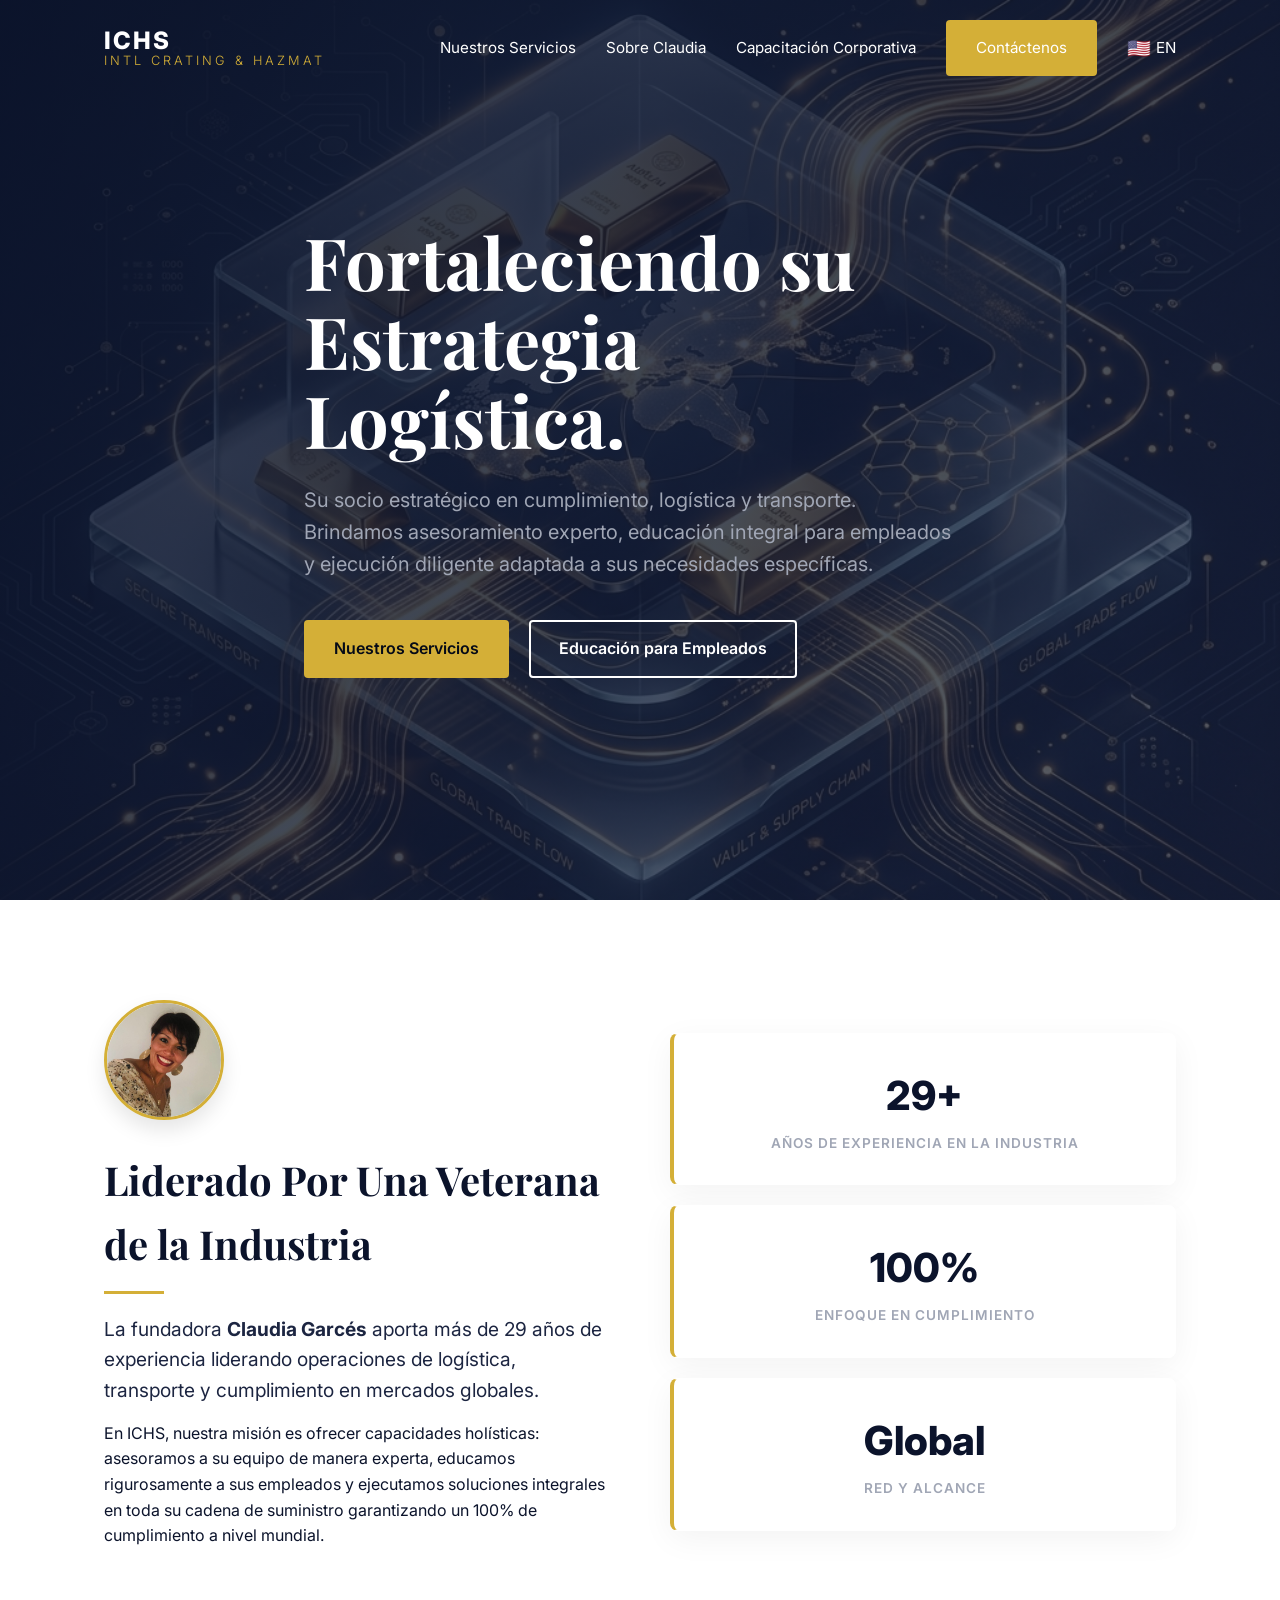
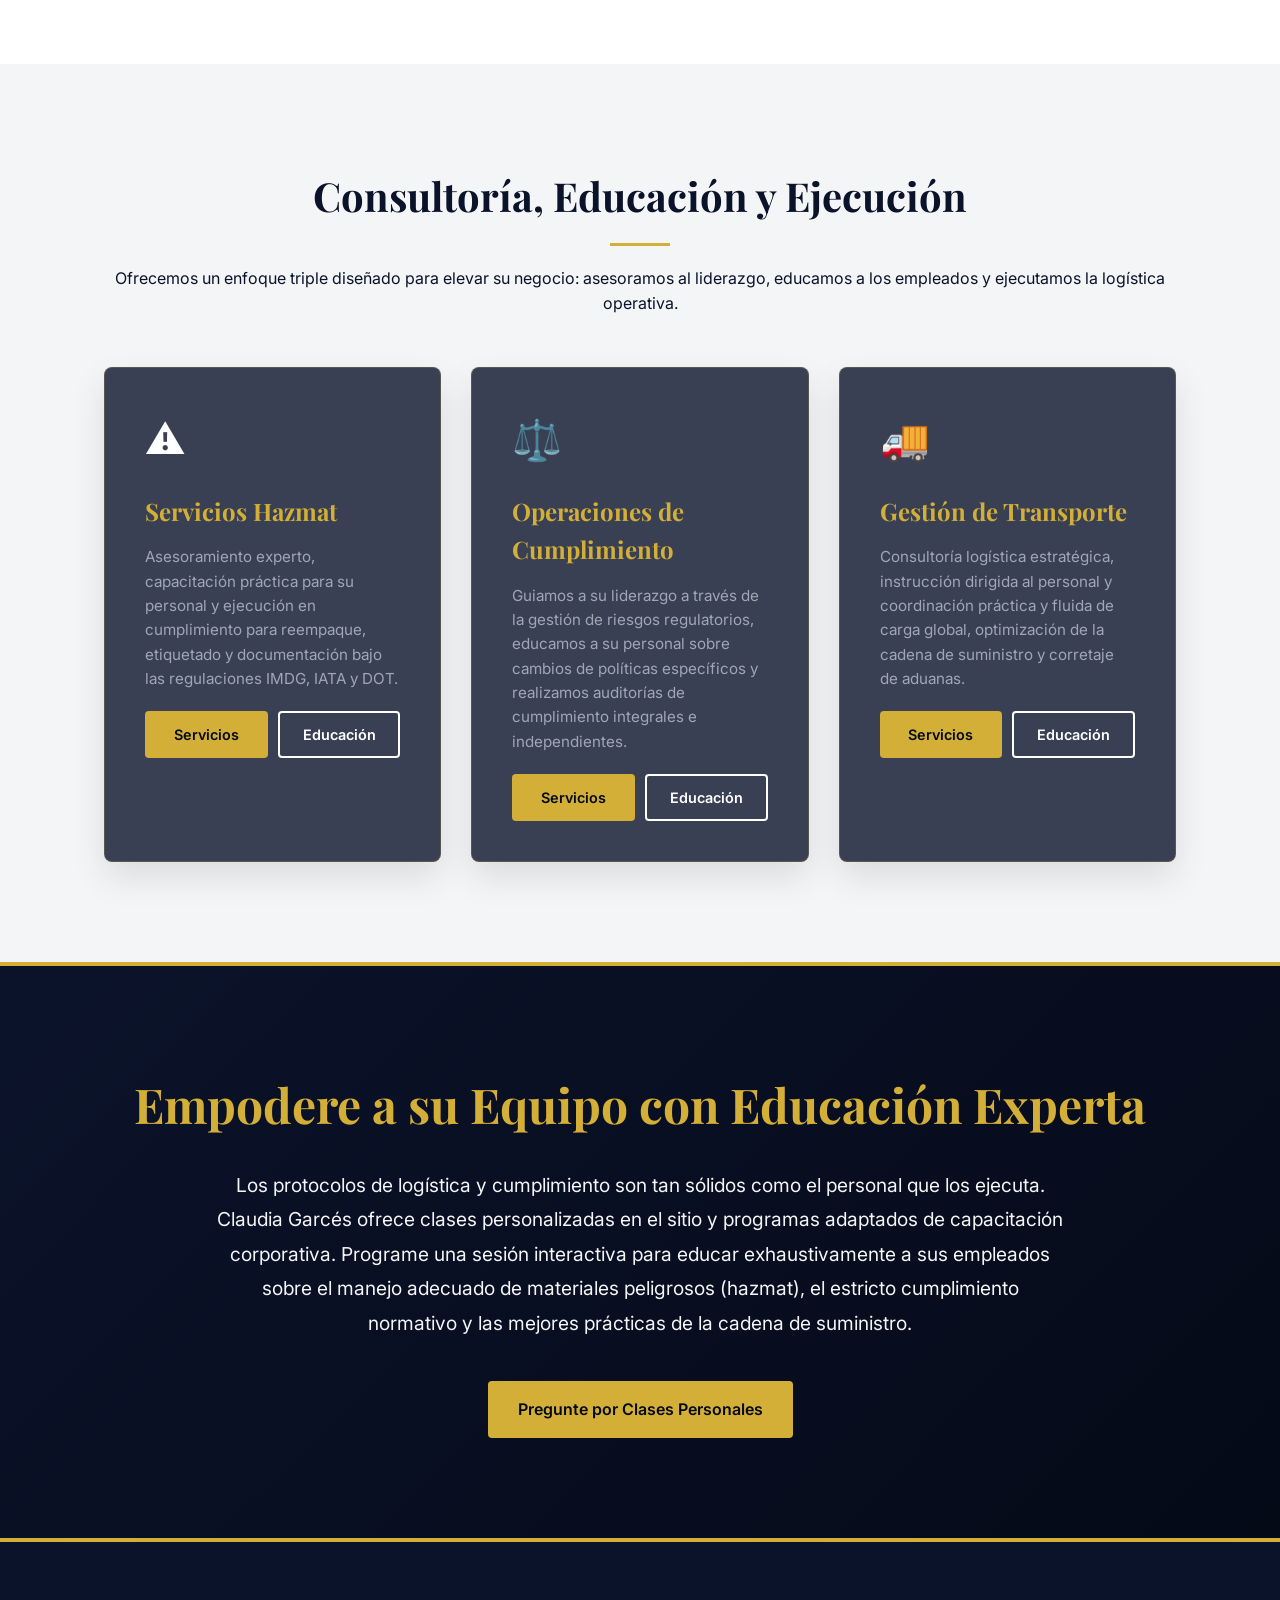
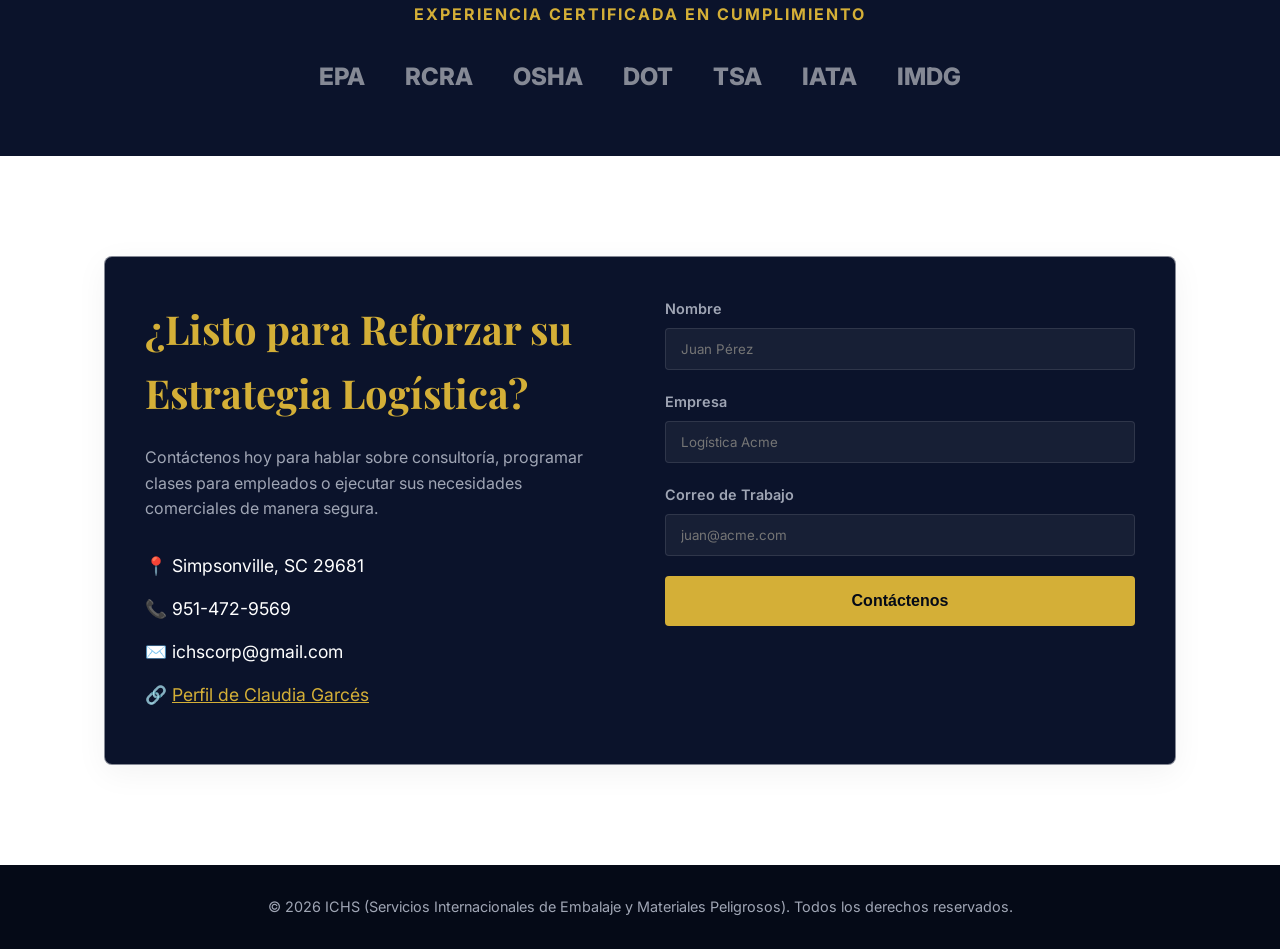
==== index_es.html @ 9fd113d6 "Add files via upload" ====
<!DOCTYPE html>
<html lang="es">
<head>
    <meta charset="UTF-8">
    <meta name="viewport" content="width=device-width, initial-scale=1.0">
    <title>ICHS | Servicios Internacionales de Embalaje y Materiales Peligrosos</title>
    <meta name="description" content="Su Socio Estratégico en Cumplimiento, Logística y Transporte. Liderado por Claudia Garcés.">
    <!-- Google Fonts -->
    <link rel="preconnect" href="https://fonts.googleapis.com">
    <link rel="preconnect" href="https://fonts.gstatic.com" crossorigin>
    <link href="https://fonts.googleapis.com/css2?family=Inter:wght@300;400;600;800&family=Playfair+Display:ital,wght@0,600;1,600&display=swap" rel="stylesheet">
    <link rel="stylesheet" href="css/style.css">
</head>
<body>

    <!-- Navigation -->
    <nav class="navbar" id="navbar">
        <div class="container nav-container">
            <a href="#" class="logo">
                <span class="logo-bold">ICHS</span>
                <span class="logo-light">INTL CRATING & HAZMAT</span>
            </a>
            <ul class="nav-links">
                <li><a href="#services">Nuestros Servicios</a></li>
                <li><a href="#about">Sobre Claudia</a></li>
                <li><a href="#education">Capacitación Corporativa</a></li>
                <li><a href="#contact" class="btn btn-primary">Contáctenos</a></li>
                <li class="lang-toggle">
                    <a href="index.html" title="English" style="display: flex; align-items: center; gap: 5px;">
                        <span style="font-size: 1.2rem;">🇺🇸</span> EN
                    </a>
                </li>
            </ul>
        </div>
    </nav>

    <!-- Hero Section -->
    <header class="hero" id="home">
        <div class="hero-overlay"></div>
        <div class="container hero-content animate-on-scroll fade-up">
            <h1>Fortaleciendo su Estrategia Logística.</h1>
            <p class="hero-subtitle">Su socio estratégico en cumplimiento, logística y transporte. Brindamos asesoramiento experto, educación integral para empleados y ejecución diligente adaptada a sus necesidades específicas.</p>
            <div class="hero-actions">
                <a href="#services" class="btn btn-primary">Nuestros Servicios</a>
                <a href="#education" class="btn btn-secondary">Educación para Empleados</a>
            </div>
        </div>
    </header>

    <!-- About / Authority Section -->
    <section class="section about" id="about">
        <div class="container">
            <div class="about-grid">
                <div class="about-text animate-on-scroll fade-right">
                    <img src="assets/profile.jpg" alt="Claudia Garcés" style="width: 120px; height: 120px; object-fit: cover; border-radius: 50%; border: 3px solid var(--color-gold); margin-bottom: 20px; box-shadow: 0 10px 20px rgba(0,0,0,0.1);">
                    <h2 class="section-title">Liderado Por Una Veterana de la Industria</h2>
                    <p class="lead-text">La fundadora <strong>Claudia Garcés</strong> aporta más de 29 años de experiencia liderando operaciones de logística, transporte y cumplimiento en mercados globales.</p>
                    <p>En ICHS, nuestra misión es ofrecer capacidades holísticas: asesoramos a su equipo de manera experta, educamos rigurosamente a sus empleados y ejecutamos soluciones integrales en toda su cadena de suministro garantizando un 100% de cumplimiento a nivel mundial.</p>
                </div>
                <div class="about-stats animate-on-scroll fade-left">
                    <div class="stat-card glass-card">
                        <h3>29+</h3>
                        <p>Años de Experiencia en la Industria</p>
                    </div>
                    <div class="stat-card glass-card">
                        <h3>100%</h3>
                        <p>Enfoque en Cumplimiento</p>
                    </div>
                    <div class="stat-card glass-card">
                        <h3>Global</h3>
                        <p>Red y Alcance</p>
                    </div>
                </div>
            </div>
        </div>
    </section>

    <!-- Services Section -->
    <section class="section services bg-light" id="services">
        <div class="container">
            <div class="section-header center animate-on-scroll fade-up">
                <h2 class="section-title">Consultoría, Educación y Ejecución</h2>
                <p>Ofrecemos un enfoque triple diseñado para elevar su negocio: asesoramos al liderazgo, educamos a los empleados y ejecutamos la logística operativa.</p>
            </div>
            
            <div class="services-grid">
                <!-- Service 1 -->
                <div class="service-card glass-card dark animate-on-scroll fade-up" style="transition-delay: 100ms;">
                    <div class="service-icon">⚠️</div>
                    <h3>Servicios Hazmat</h3>
                    <p>Asesoramiento experto, capacitación práctica para su personal y ejecución en cumplimiento para reempaque, etiquetado y documentación bajo las regulaciones IMDG, IATA y DOT.</p>
                    <div style="margin-top: 20px; display: flex; gap: 10px;">
                        <a href="#contact" class="btn btn-primary" style="flex: 1; padding: 10px; font-size: 0.9rem; text-align: center;">Servicios</a>
                        <a href="#education" class="btn btn-secondary" style="flex: 1; padding: 10px; font-size: 0.9rem; text-align: center;">Educación</a>
                    </div>
                </div>
                <!-- Service 2 -->
                <div class="service-card glass-card dark animate-on-scroll fade-up" style="transition-delay: 200ms;">
                    <div class="service-icon">⚖️</div>
                    <h3>Operaciones de Cumplimiento</h3>
                    <p>Guiamos a su liderazgo a través de la gestión de riesgos regulatorios, educamos a su personal sobre cambios de políticas específicos y realizamos auditorías de cumplimiento integrales e independientes.</p>
                    <div style="margin-top: 20px; display: flex; gap: 10px;">
                        <a href="#contact" class="btn btn-primary" style="flex: 1; padding: 10px; font-size: 0.9rem; text-align: center;">Servicios</a>
                        <a href="#education" class="btn btn-secondary" style="flex: 1; padding: 10px; font-size: 0.9rem; text-align: center;">Educación</a>
                    </div>
                </div>
                <!-- Service 3 -->
                <div class="service-card glass-card dark animate-on-scroll fade-up" style="transition-delay: 300ms;">
                    <div class="service-icon">🚚</div>
                    <h3>Gestión de Transporte</h3>
                    <p>Consultoría logística estratégica, instrucción dirigida al personal y coordinación práctica y fluida de carga global, optimización de la cadena de suministro y corretaje de aduanas.</p>
                    <div style="margin-top: 20px; display: flex; gap: 10px;">
                        <a href="#contact" class="btn btn-primary" style="flex: 1; padding: 10px; font-size: 0.9rem; text-align: center;">Servicios</a>
                        <a href="#education" class="btn btn-secondary" style="flex: 1; padding: 10px; font-size: 0.9rem; text-align: center;">Educación</a>
                    </div>
                </div>
            </div>
        </div>
    </section>

    <!-- Corporate Training Banner -->
    <section class="section training-banner" id="education">
        <div class="container training-content animate-on-scroll fade-in">
            <h2>Empodere a su Equipo con Educación Experta</h2>
            <p>Los protocolos de logística y cumplimiento son tan sólidos como el personal que los ejecuta. Claudia Garcés ofrece clases personalizadas en el sitio y programas adaptados de capacitación corporativa. Programe una sesión interactiva para educar exhaustivamente a sus empleados sobre el manejo adecuado de materiales peligrosos (hazmat), el estricto cumplimiento normativo y las mejores prácticas de la cadena de suministro.</p>
            <a href="#contact" class="btn btn-primary">Pregunte por Clases Personales</a>
        </div>
    </section>

    <!-- Certifications Banner -->
    <section class="certifications section" id="compliance">
        <div class="container animate-on-scroll fade-in">
            <h4 class="cert-title">Experiencia Certificada en Cumplimiento</h4>
            <div class="cert-logos">
                <a href="https://www.epa.gov/" target="_blank" rel="noopener noreferrer">EPA</a>
                <a href="https://www.epa.gov/rcra" target="_blank" rel="noopener noreferrer">RCRA</a>
                <a href="https://www.osha.gov/" target="_blank" rel="noopener noreferrer">OSHA</a>
                <a href="https://www.transportation.gov/" target="_blank" rel="noopener noreferrer">DOT</a>
                <a href="https://www.tsa.gov/" target="_blank" rel="noopener noreferrer">TSA</a>
                <a href="https://www.iata.org/" target="_blank" rel="noopener noreferrer">IATA</a>
                <a href="https://www.imo.org/" target="_blank" rel="noopener noreferrer">IMDG</a>
            </div>
        </div>
    </section>

    <!-- Contact Form Section -->
    <section class="section contact" id="contact">
        <div class="container">
            <div class="contact-wrapper glass-card animate-on-scroll fade-up">
                <div class="contact-info">
                    <h2>¿Listo para Reforzar su Estrategia Logística?</h2>
                    <p>Contáctenos hoy para hablar sobre consultoría, programar clases para empleados o ejecutar sus necesidades comerciales de manera segura.</p>
                    <ul class="contact-details">
                        <li>📍 Simpsonville, SC 29681</li>
                        <li>📞 951-472-9569</li>
                        <li>✉️ ichscorp@gmail.com</li>
                        <li>🔗 <a href="https://www.linkedin.com/in/claudia-garces/" target="_blank" style="color:var(--color-gold);">Perfil de Claudia Garcés</a></li>
                    </ul>
                </div>
                <div class="contact-form">
                    <form onsubmit="event.preventDefault(); alert('Este es un prototipo. El envío del formulario se conectará a su sistema de correo más adelante.');">
                        <div class="form-group">
                            <label for="name">Nombre</label>
                            <input type="text" id="name" placeholder="Juan Pérez" required>
                        </div>
                        <div class="form-group">
                            <label for="company">Empresa</label>
                            <input type="text" id="company" placeholder="Logística Acme" required>
                        </div>
                        <div class="form-group">
                            <label for="email">Correo de Trabajo</label>
                            <input type="email" id="email" placeholder="juan@acme.com" required>
                        </div>
                        <button type="submit" class="btn btn-primary full-width">Contáctenos</button>
                    </form>
                </div>
            </div>
        </div>
    </section>

    <footer class="footer">
        <div class="container">
            <p>&copy; <span id="year"></span> ICHS (Servicios Internacionales de Embalaje y Materiales Peligrosos). Todos los derechos reservados.</p>
        </div>
    </footer>

    <script src="js/main.js"></script>
</body>
</html>
---- css/style.css ----
:root {
    /* Color Palette */
    --color-navy: #0B132B;
    --color-navy-light: #1C2541;
    --color-navy-dark: #050a17;
    --color-gold: #D4AF37;
    --color-gold-hover: #F2C94C;
    --color-white: #FFFFFF;
    --color-gray-light: #f4f5f7;
    --color-gray-text: #a0a6b5;
    
    /* Typography */
    --font-sans: 'Inter', sans-serif;
    --font-serif: 'Playfair Display', serif;
    
    /* Spacing & Layout */
    --container-width: 1200px;
    --transition: all 0.3s cubic-bezier(0.25, 0.8, 0.25, 1);
}

* {
    margin: 0;
    padding: 0;
    box-sizing: border-box;
}

html {
    scroll-behavior: smooth;
}

body {
    font-family: var(--font-sans);
    color: var(--color-navy);
    background-color: var(--color-white);
    line-height: 1.6;
    overflow-x: hidden;
}

/* Utilities */
.container {
    max-width: var(--container-width);
    margin: 0 auto;
    padding: 0 5%;
}

.section {
    padding: 100px 0;
}

.bg-light {
    background-color: var(--color-gray-light);
}

.center {
    text-align: center;
}

.section-title {
    font-family: var(--font-serif);
    font-size: 2.5rem;
    color: var(--color-navy);
    margin-bottom: 20px;
    position: relative;
}

.section-title::after {
    content: '';
    display: block;
    width: 60px;
    height: 3px;
    background-color: var(--color-gold);
    margin: 15px auto 0;
}

.about .section-title::after {
    margin: 15px 0 0;
}

/* Buttons */
.btn {
    display: inline-block;
    padding: 14px 28px;
    font-weight: 600;
    text-decoration: none;
    border-radius: 4px;
    transition: var(--transition);
    cursor: pointer;
    font-size: 1rem;
    border: 2px solid transparent;
}

.btn-primary {
    background-color: var(--color-gold);
    color: var(--color-navy-dark);
}

.btn-primary:hover {
    background-color: var(--color-gold-hover);
    transform: translateY(-2px);
    box-shadow: 0 10px 20px rgba(212, 175, 55, 0.3);
}

.btn-secondary {
    background-color: transparent;
    color: var(--color-white);
    border-color: var(--color-white);
}

.btn-secondary:hover {
    background-color: var(--color-white);
    color: var(--color-navy);
    transform: translateY(-2px);
}

.full-width {
    width: 100%;
}

/* Glassmorphism */
.glass-card {
    background: rgba(255, 255, 255, 0.7);
    backdrop-filter: blur(10px);
    -webkit-backdrop-filter: blur(10px);
    border: 1px solid rgba(255, 255, 255, 0.5);
    border-radius: 8px;
    padding: 40px;
    box-shadow: 0 8px 32px rgba(0, 0, 0, 0.05);
}

.glass-card.dark {
    background: rgba(11, 19, 43, 0.8);
    border: 1px solid rgba(212, 175, 55, 0.2);
    color: var(--color-white);
    box-shadow: 0 15px 35px rgba(0, 0, 0, 0.1);
}

.glass-card.dark:hover {
    transform: translateY(-5px);
    border-color: var(--color-gold);
    box-shadow: 0 15px 35px rgba(212, 175, 55, 0.15);
    transition: var(--transition);
}

/* Navigation */
.navbar {
    position: fixed;
    top: 0;
    left: 0;
    width: 100%;
    padding: 20px 0;
    z-index: 1000;
    transition: var(--transition);
}

.navbar.scrolled {
    background: rgba(11, 19, 43, 0.95);
    backdrop-filter: blur(15px);
    padding: 15px 0;
    box-shadow: 0 4px 20px rgba(0, 0, 0, 0.1);
}

.nav-container {
    display: flex;
    justify-content: space-between;
    align-items: center;
}

.logo {
    text-decoration: none;
    font-size: 1.5rem;
    display: flex;
    flex-direction: column;
    line-height: 1.1;
}

.logo-bold {
    font-weight: 800;
    color: var(--color-white);
    letter-spacing: 2px;
}

.logo-light {
    font-weight: 300;
    color: var(--color-gold);
    font-size: 0.8rem;
    letter-spacing: 3px;
}

.nav-links {
    display: flex;
    list-style: none;
    align-items: center;
    gap: 30px;
}

.nav-links a {
    color: var(--color-white);
    text-decoration: none;
    font-weight: 400;
    font-size: 0.95rem;
    transition: var(--transition);
}

.nav-links a:not(.btn):hover {
    color: var(--color-gold);
}

/* Hero Section */
.hero {
    height: 100vh;
    min-height: 700px;
    background-image: url('../assets/hero_bg.png');
    background-size: cover;
    background-position: center;
    background-attachment: fixed;
    position: relative;
    display: flex;
    align-items: center;
}

.hero-overlay {
    position: absolute;
    top: 0;
    left: 0;
    width: 100%;
    height: 100%;
    background: linear-gradient(135deg, rgba(11,19,43,0.9) 0%, rgba(28,37,65,0.7) 100%);
    z-index: 1;
}

.hero-content {
    position: relative;
    z-index: 2;
    max-width: 800px;
    color: var(--color-white);
}

.hero h1 {
    font-family: var(--font-serif);
    font-size: 4.5rem;
    line-height: 1.1;
    margin-bottom: 25px;
    color: var(--color-white);
}

.hero-subtitle {
    font-size: 1.25rem;
    margin-bottom: 40px;
    color: var(--color-gray-text);
    max-width: 650px;
}

.hero-actions {
    display: flex;
    gap: 20px;
}

/* About Section */
.about-grid {
    display: grid;
    grid-template-columns: 1fr 1fr;
    gap: 60px;
    align-items: center;
}

.lead-text {
    font-size: 1.2rem;
    margin-bottom: 20px;
    color: var(--color-navy-light);
}

.about-text p {
    margin-bottom: 15px;
}

.about-stats {
    display: grid;
    grid-template-columns: 1fr;
    gap: 20px;
}

.stat-card {
    text-align: center;
    padding: 30px;
    border-left: 4px solid var(--color-gold);
}

.stat-card h3 {
    font-size: 2.5rem;
    color: var(--color-navy);
    font-weight: 800;
    margin-bottom: 5px;
}

.stat-card p {
    font-weight: 600;
    color: var(--color-gray-text);
    text-transform: uppercase;
    letter-spacing: 1px;
    font-size: 0.85rem;
}

/* Services */
.services-grid {
    display: grid;
    grid-template-columns: repeat(3, 1fr);
    gap: 30px;
    margin-top: 50px;
}

.service-icon {
    font-size: 2.5rem;
    margin-bottom: 20px;
}

.service-card h3 {
    font-family: var(--font-serif);
    font-size: 1.5rem;
    margin-bottom: 15px;
    color: var(--color-gold);
}

.service-card p {
    color: var(--color-gray-text);
    font-size: 0.95rem;
}

/* Certifications */
.certifications {
    background-color: var(--color-navy);
    color: var(--color-white);
    padding: 60px 0;
    text-align: center;
}

.cert-title {
    font-size: 1rem;
    text-transform: uppercase;
    letter-spacing: 2px;
    color: var(--color-gold);
    margin-bottom: 30px;
}

.cert-logos {
    display: flex;
    justify-content: center;
    flex-wrap: wrap;
    gap: 40px;
}

.cert-logos a {
    font-weight: 800;
    font-size: 1.5rem;
    opacity: 0.5;
    transition: var(--transition);
    text-decoration: none;
    color: var(--color-white);
}

.cert-logos a:hover {
    opacity: 1;
    color: var(--color-gold);
}

/* Contact */
.contact-wrapper {
    display: grid;
    grid-template-columns: 1fr 1fr;
    gap: 50px;
    background: var(--color-navy);
    color: var(--color-white);
}

.contact-info h2 {
    font-family: var(--font-serif);
    font-size: 2.5rem;
    margin-bottom: 20px;
    color: var(--color-gold);
}

.contact-info p {
    margin-bottom: 30px;
    color: var(--color-gray-text);
}

.contact-details {
    list-style: none;
}

.contact-details li {
    margin-bottom: 15px;
    font-size: 1.1rem;
}

.form-group {
    margin-bottom: 20px;
}

.form-group label {
    display: block;
    margin-bottom: 8px;
    font-weight: 600;
    color: var(--color-gray-text);
    font-size: 0.9rem;
}

.form-group input {
    width: 100%;
    padding: 12px 15px;
    background: rgba(255,255,255,0.05);
    border: 1px solid rgba(255,255,255,0.1);
    border-radius: 4px;
    color: var(--color-white);
    font-family: var(--font-sans);
    transition: var(--transition);
}

.form-group input:focus {
    outline: none;
    border-color: var(--color-gold);
}

/* Footer */
.footer {
    background-color: var(--color-navy-dark);
    color: var(--color-gray-text);
    text-align: center;
    padding: 30px 0;
    font-size: 0.9rem;
}

/* Animations */
.animate-on-scroll {
    opacity: 0;
    transition: opacity 0.8s ease-out, transform 0.8s ease-out;
}

.fade-up {
    transform: translateY(40px);
}

.fade-right {
    transform: translateX(-40px);
}

.fade-left {
    transform: translateX(40px);
}

.fade-in {
    transform: scale(0.95);
}

.animate-on-scroll.is-visible {
    opacity: 1;
    transform: translate(0) scale(1);
}

/* Responsive */
@media (max-width: 900px) {
    .about-grid, .services-grid, .contact-wrapper {
        grid-template-columns: 1fr;
    }
    
    .hero h1 {
        font-size: 3rem;
    }
    
    .nav-links {
        display: none; /* Add hamburger menu in future phase */
    }
}

/* Training Banner Settings */
.training-banner {
    background: linear-gradient(135deg, var(--color-navy) 0%, var(--color-navy-dark) 100%);
    color: var(--color-white);
    text-align: center;
    padding: 100px 0;
    border-top: 4px solid var(--color-gold);
    border-bottom: 4px solid var(--color-gold);
}

.training-content h2 {
    font-family: var(--font-serif);
    font-size: 3rem;
    color: var(--color-gold);
    margin-bottom: 25px;
}

.training-content p {
    font-size: 1.2rem;
    max-width: 850px;
    margin: 0 auto 40px;
    color: var(--color-gray-light);
    line-height: 1.8;
}
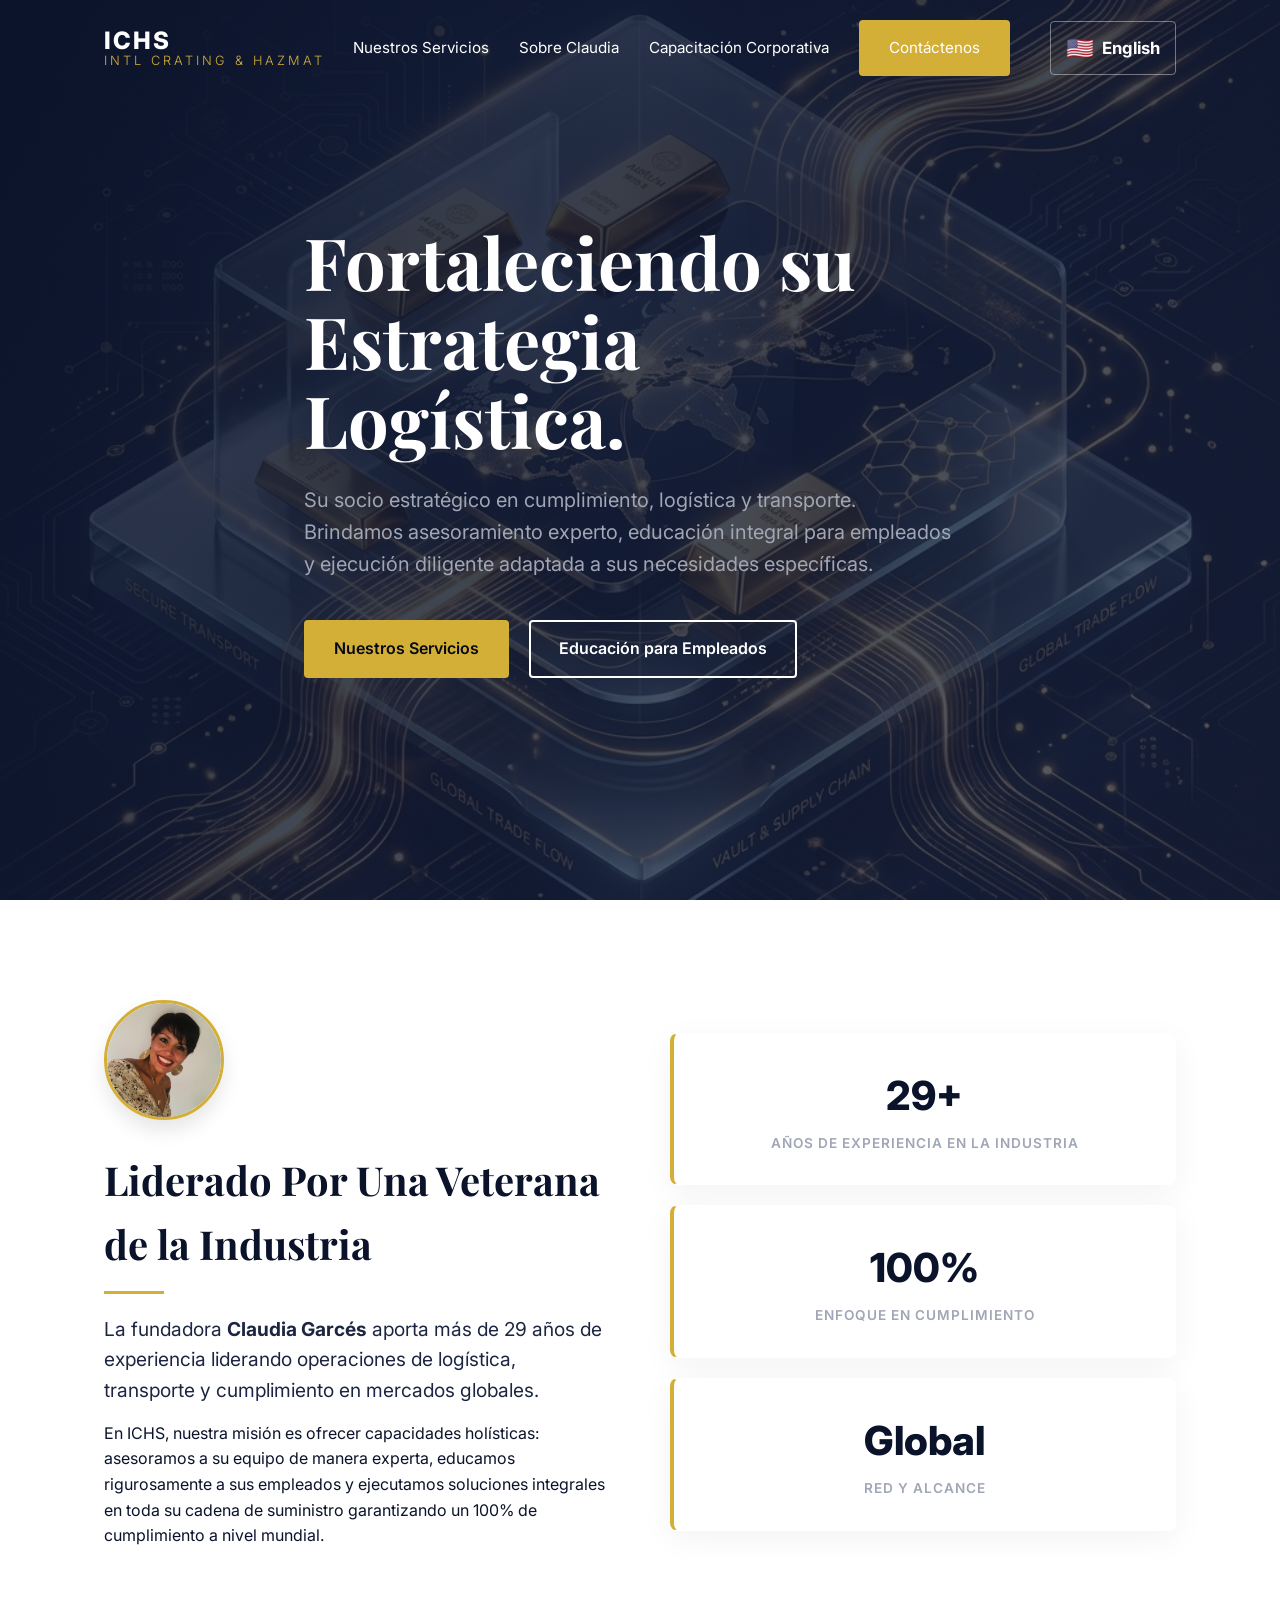
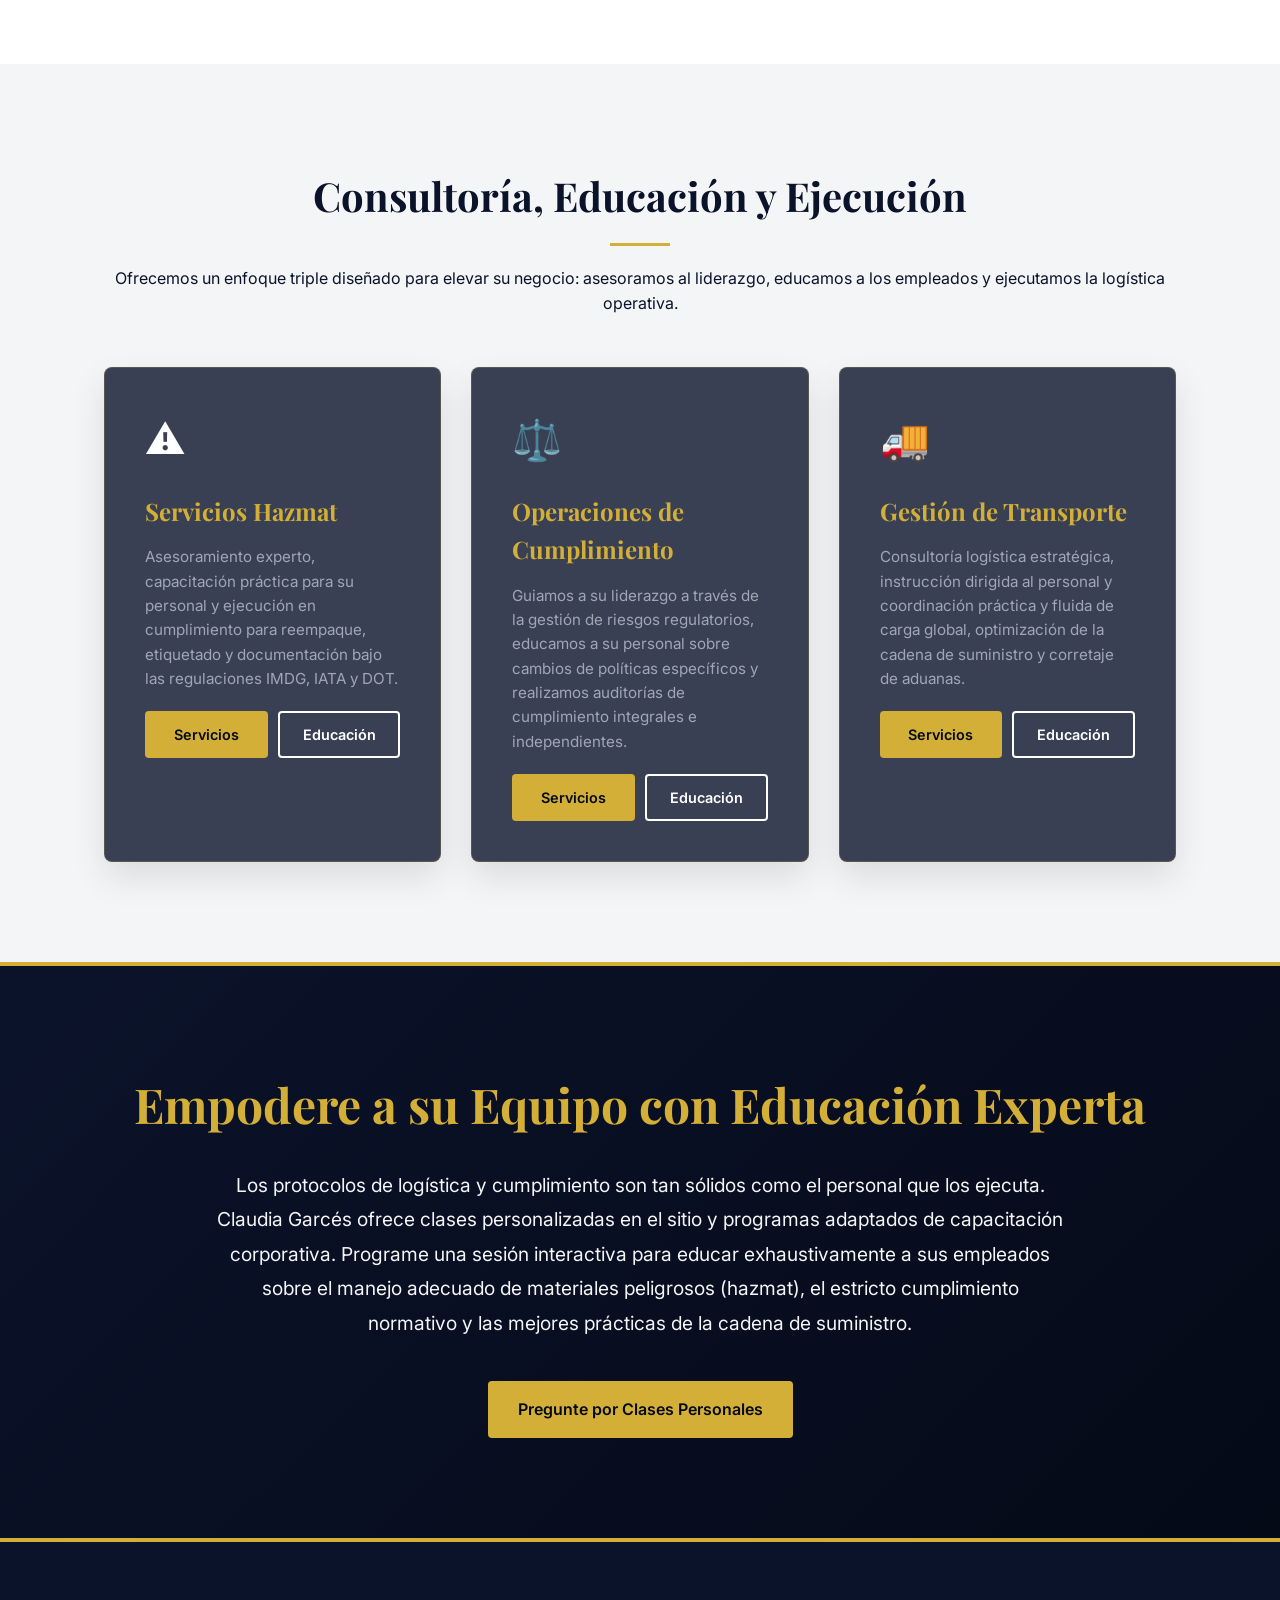
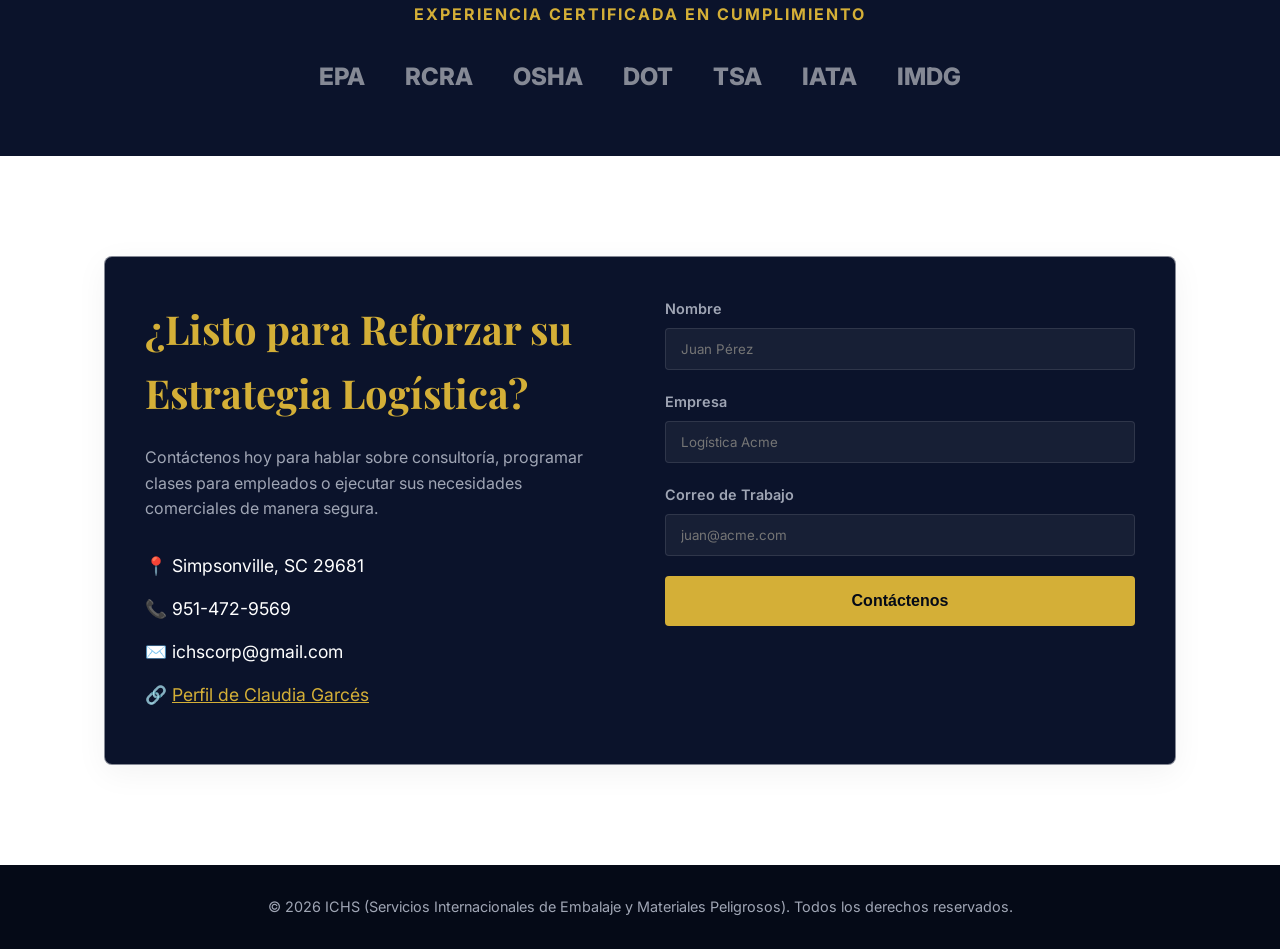
==== commit 7126cf1d: "Add files via upload" ====
--- a/index_es.html
+++ b/index_es.html
@@ -25,9 +25,9 @@
                 <li><a href="#about">Sobre Claudia</a></li>
                 <li><a href="#education">Capacitación Corporativa</a></li>
                 <li><a href="#contact" class="btn btn-primary">Contáctenos</a></li>
-                <li class="lang-toggle">
-                    <a href="index.html" title="English" style="display: flex; align-items: center; gap: 5px;">
-                        <span style="font-size: 1.2rem;">🇺🇸</span> EN
+                <li class="lang-toggle" style="margin-left: 10px;">
+                    <a href="index.html" title="View in English" style="display: flex; align-items: center; gap: 8px; padding: 8px 15px; border: 1px solid rgba(255,255,255,0.4); border-radius: 4px; font-weight: bold; font-size: 1.05rem;">
+                        <span style="font-size: 1.4rem;">🇺🇸</span> English
                     </a>
                 </li>
             </ul>
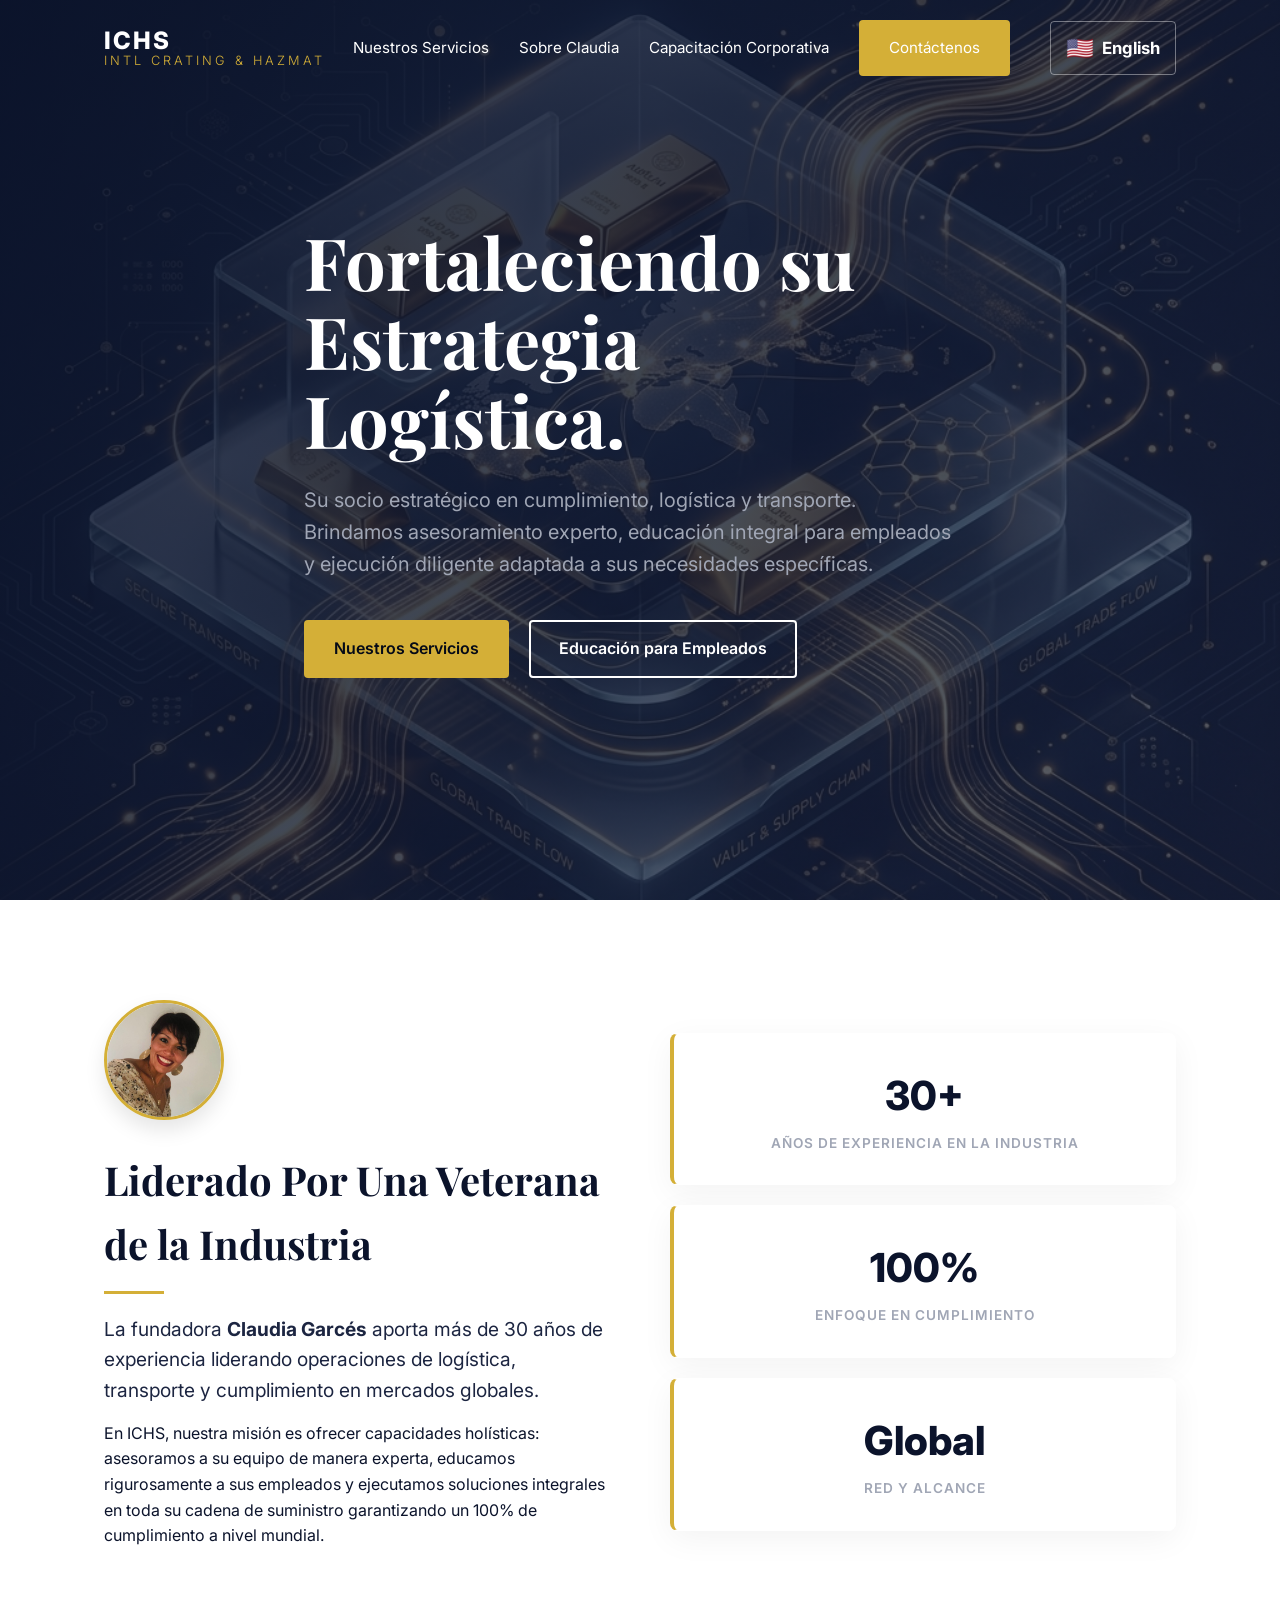
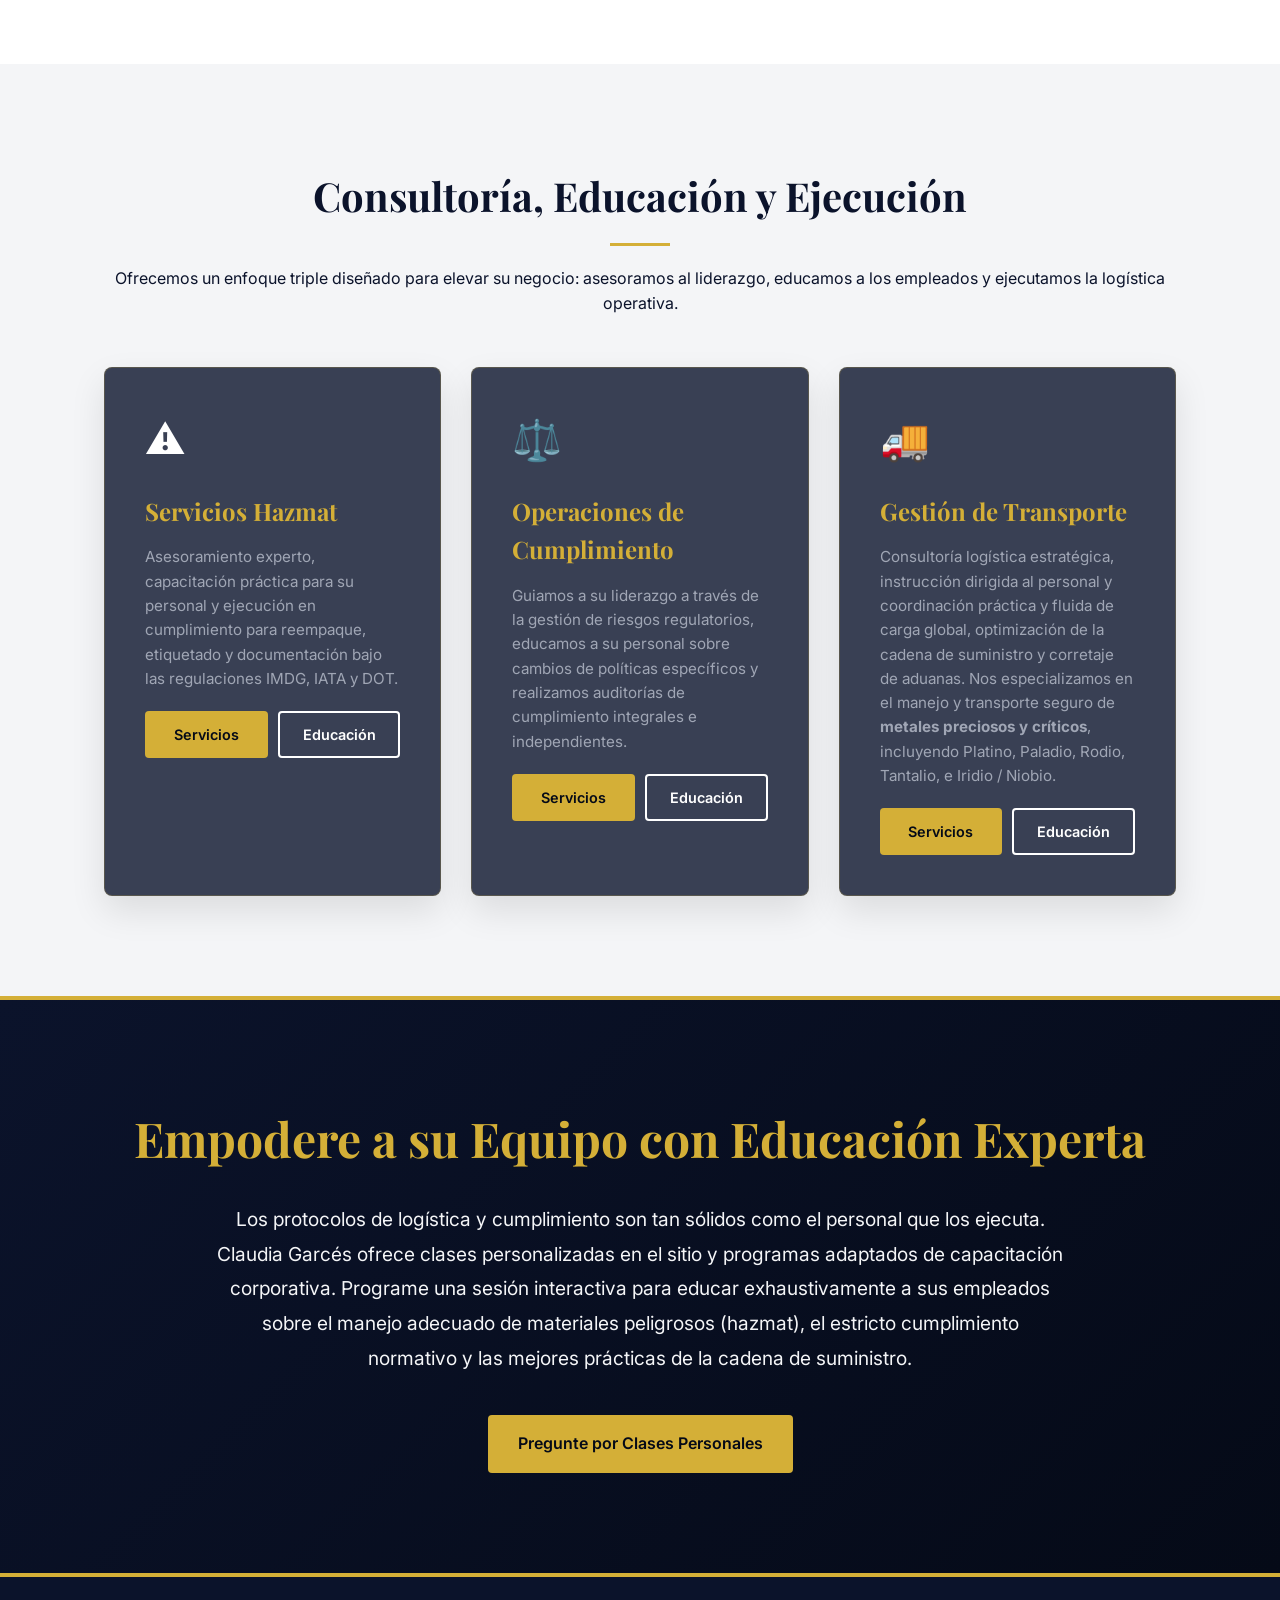
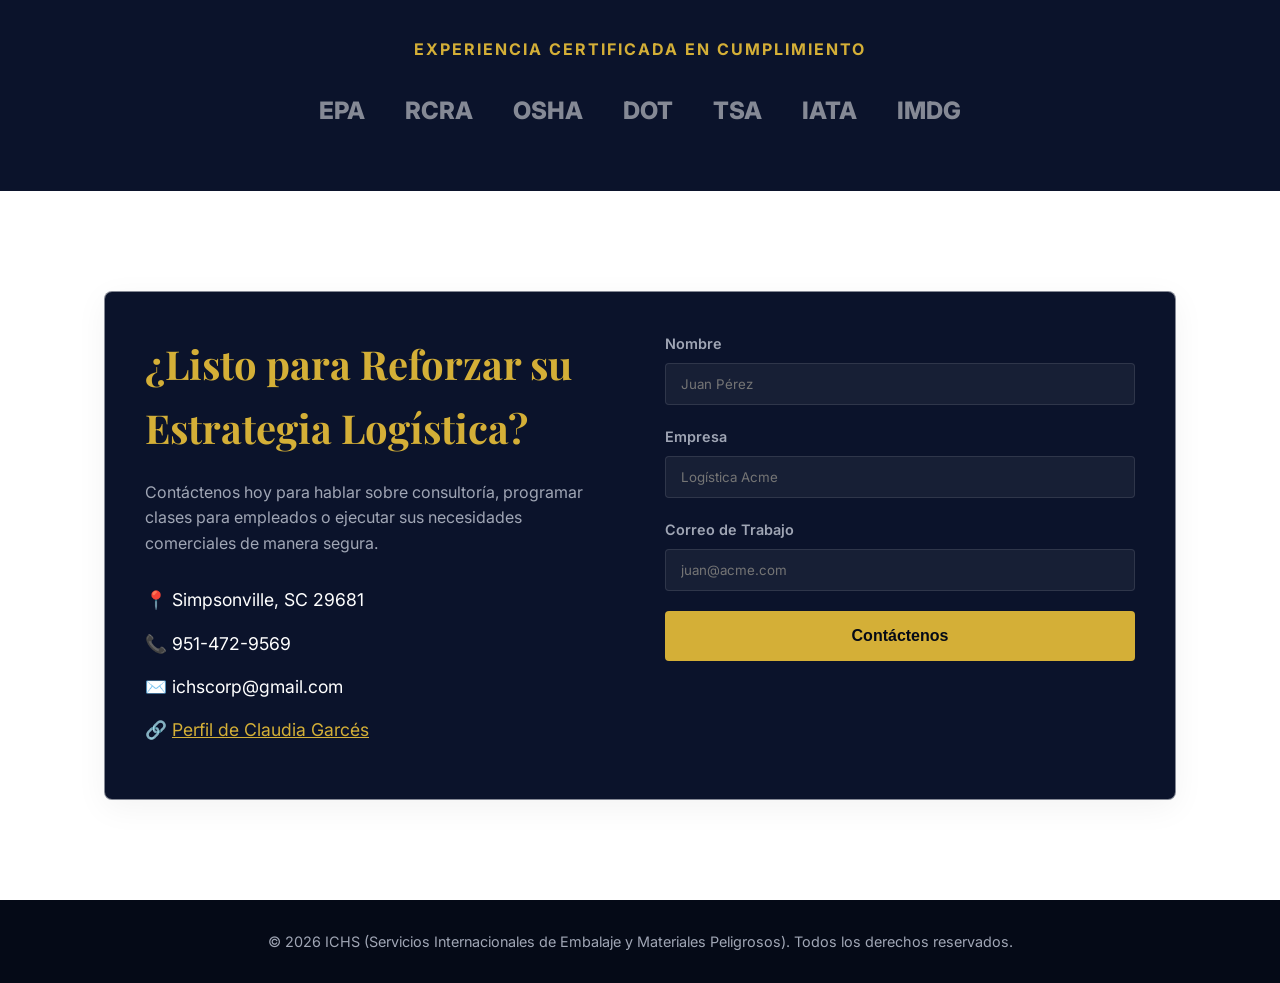
==== commit 1423e110: "Add files via upload" ====
--- a/index_es.html
+++ b/index_es.html
@@ -54,12 +54,12 @@
                 <div class="about-text animate-on-scroll fade-right">
                     <img src="assets/profile.jpg" alt="Claudia Garcés" style="width: 120px; height: 120px; object-fit: cover; border-radius: 50%; border: 3px solid var(--color-gold); margin-bottom: 20px; box-shadow: 0 10px 20px rgba(0,0,0,0.1);">
                     <h2 class="section-title">Liderado Por Una Veterana de la Industria</h2>
-                    <p class="lead-text">La fundadora <strong>Claudia Garcés</strong> aporta más de 29 años de experiencia liderando operaciones de logística, transporte y cumplimiento en mercados globales.</p>
+                    <p class="lead-text">La fundadora <strong>Claudia Garcés</strong> aporta más de 30 años de experiencia liderando operaciones de logística, transporte y cumplimiento en mercados globales.</p>
                     <p>En ICHS, nuestra misión es ofrecer capacidades holísticas: asesoramos a su equipo de manera experta, educamos rigurosamente a sus empleados y ejecutamos soluciones integrales en toda su cadena de suministro garantizando un 100% de cumplimiento a nivel mundial.</p>
                 </div>
                 <div class="about-stats animate-on-scroll fade-left">
                     <div class="stat-card glass-card">
-                        <h3>29+</h3>
+                        <h3>30+</h3>
                         <p>Años de Experiencia en la Industria</p>
                     </div>
                     <div class="stat-card glass-card">
@@ -108,7 +108,7 @@
                 <div class="service-card glass-card dark animate-on-scroll fade-up" style="transition-delay: 300ms;">
                     <div class="service-icon">🚚</div>
                     <h3>Gestión de Transporte</h3>
-                    <p>Consultoría logística estratégica, instrucción dirigida al personal y coordinación práctica y fluida de carga global, optimización de la cadena de suministro y corretaje de aduanas.</p>
+                    <p>Consultoría logística estratégica, instrucción dirigida al personal y coordinación práctica y fluida de carga global, optimización de la cadena de suministro y corretaje de aduanas. Nos especializamos en el manejo y transporte seguro de <strong>metales preciosos y críticos</strong>, incluyendo Platino, Paladio, Rodio, Tantalio, e Iridio / Niobio.</p>
                     <div style="margin-top: 20px; display: flex; gap: 10px;">
                         <a href="#contact" class="btn btn-primary" style="flex: 1; padding: 10px; font-size: 0.9rem; text-align: center;">Servicios</a>
                         <a href="#education" class="btn btn-secondary" style="flex: 1; padding: 10px; font-size: 0.9rem; text-align: center;">Educación</a>
--- a/css/style.css
+++ b/css/style.css
@@ -466,7 +466,7 @@
         font-size: 3rem;
     }
     
-    .nav-links {
+    .nav-links li:not(.lang-toggle) {
         display: none; /* Add hamburger menu in future phase */
     }
 }
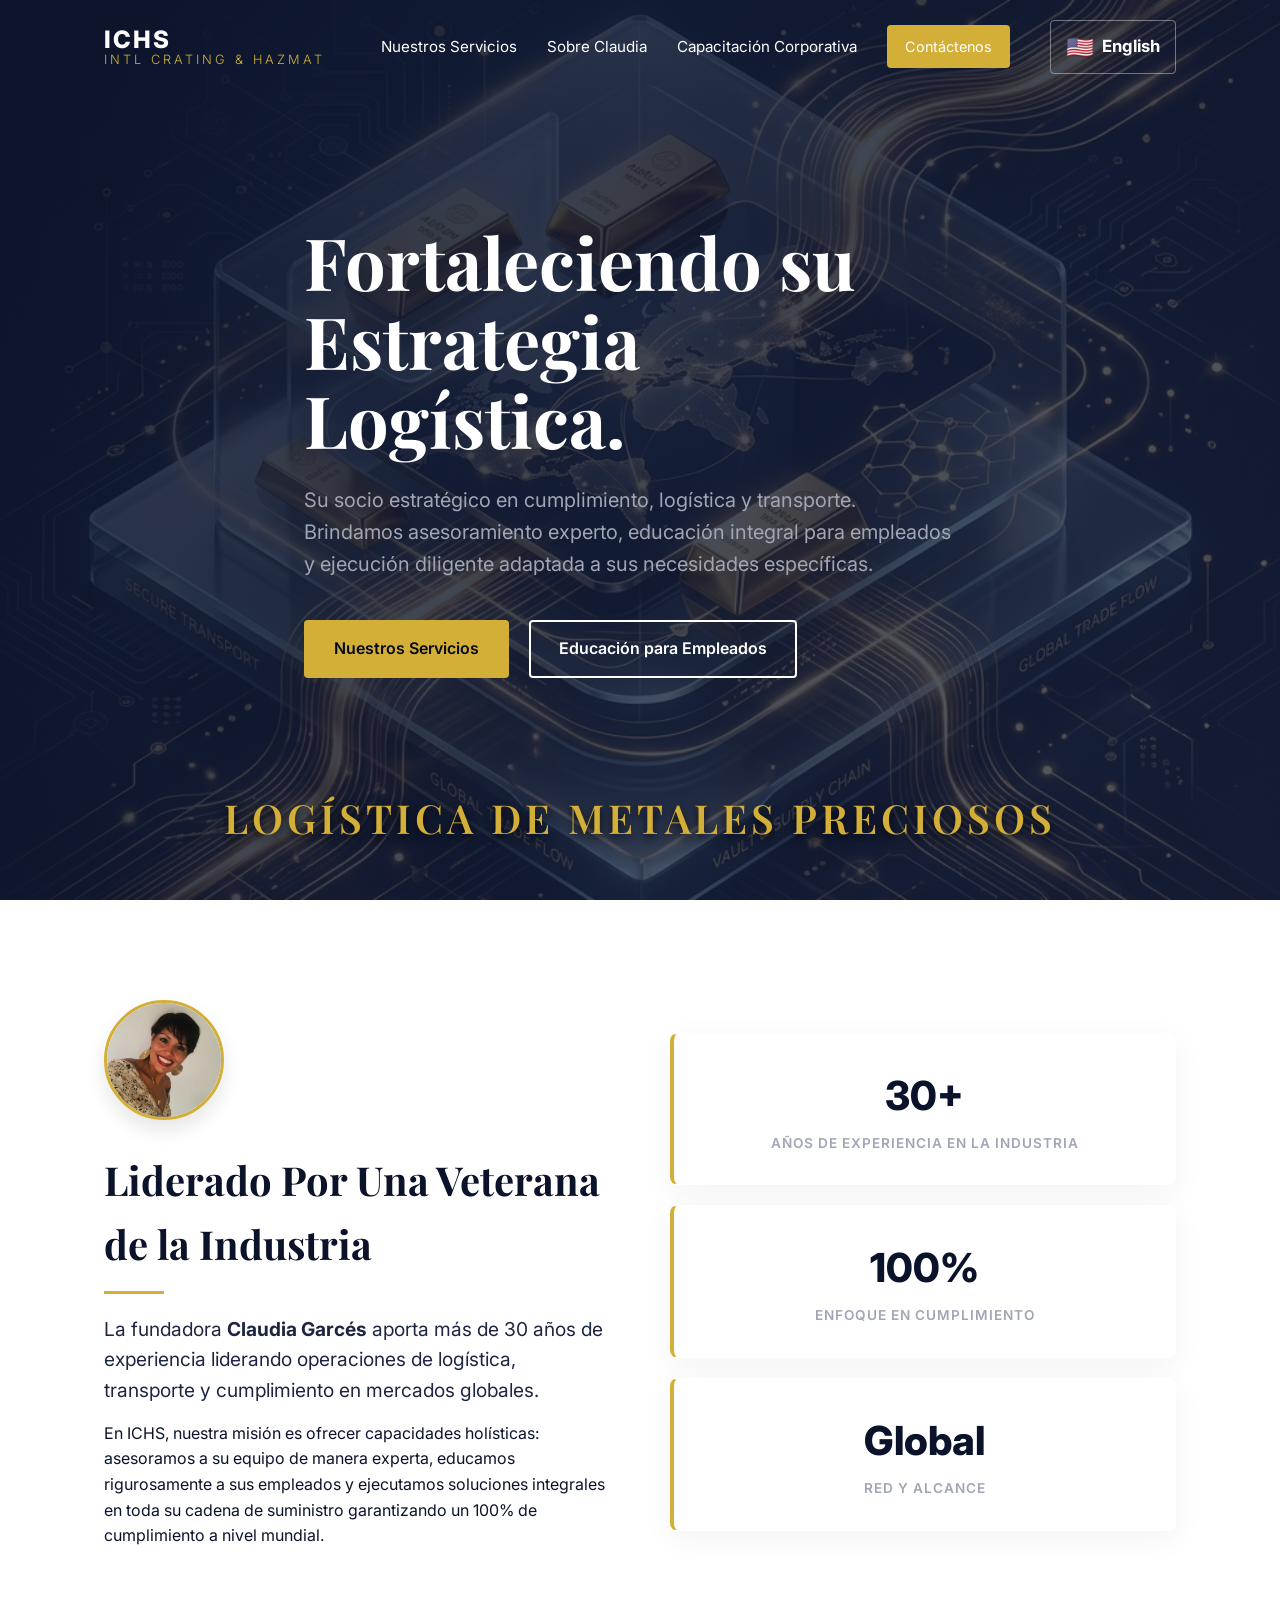
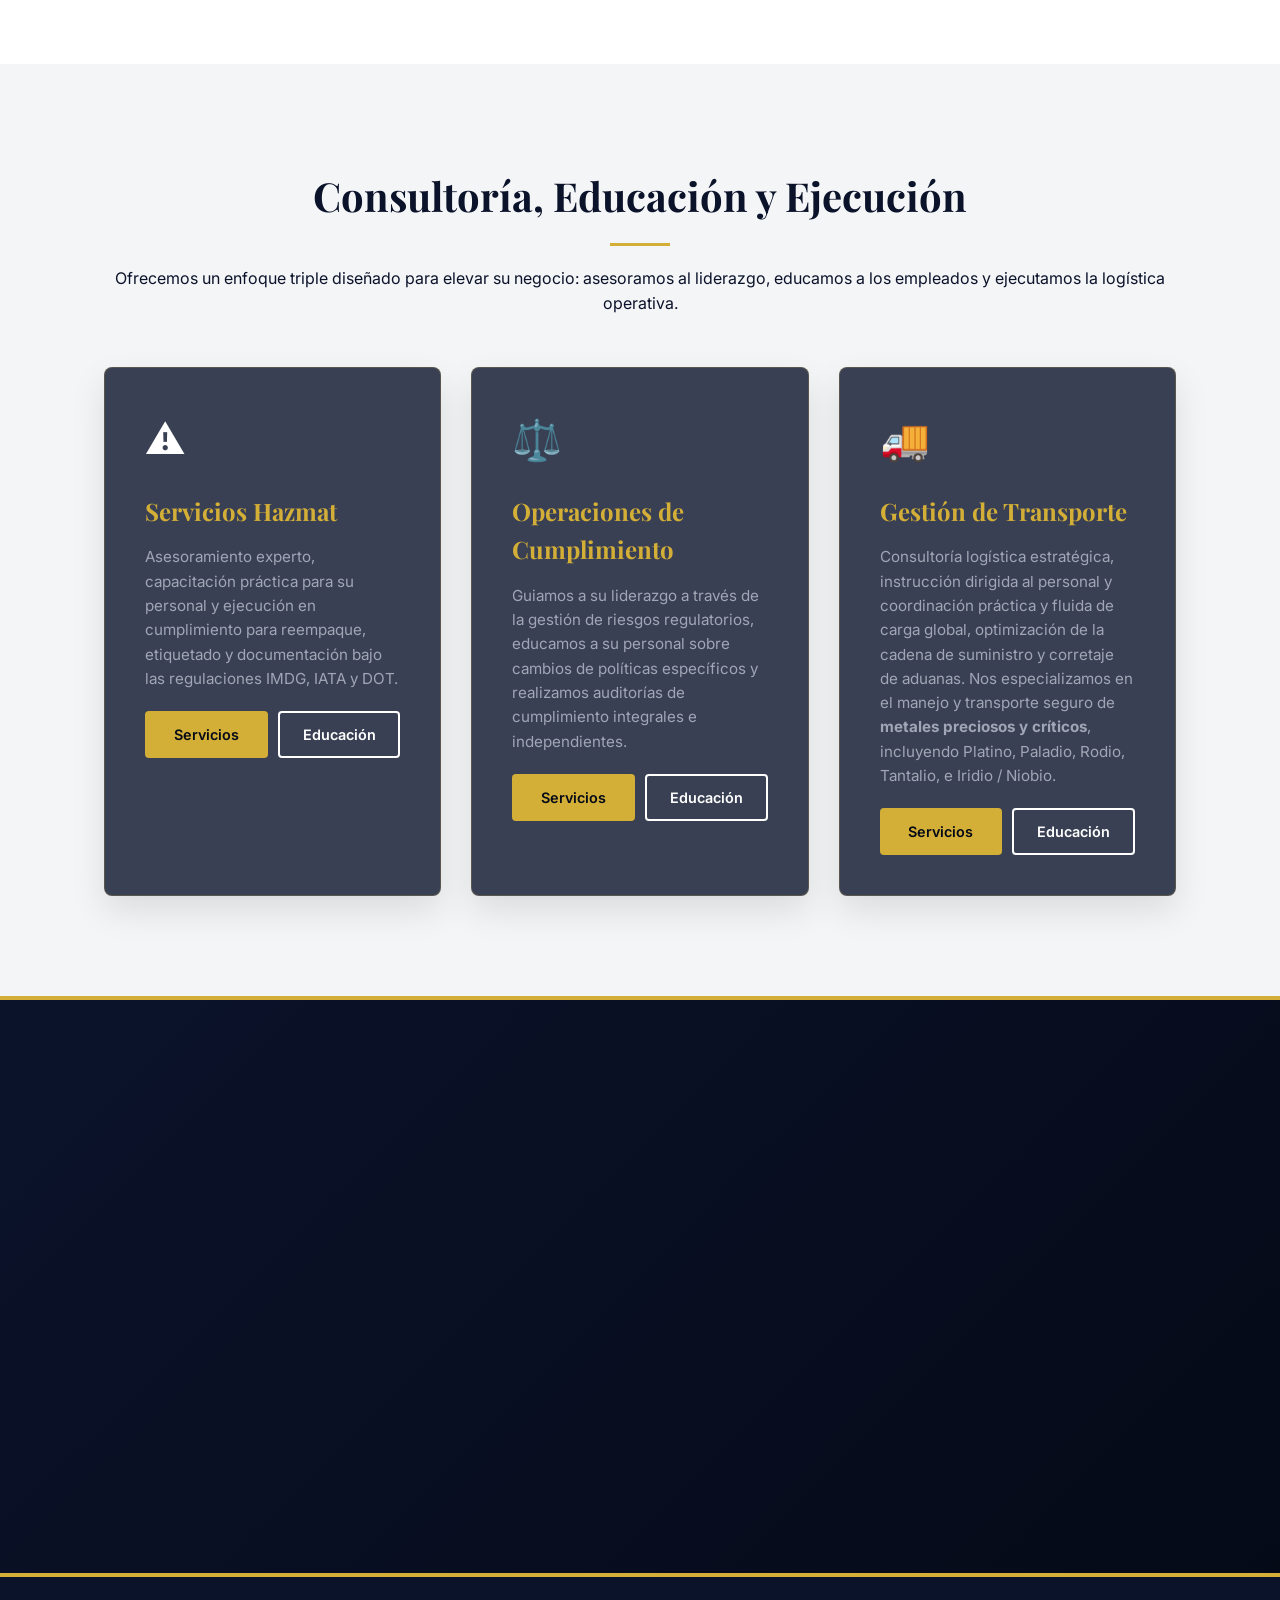
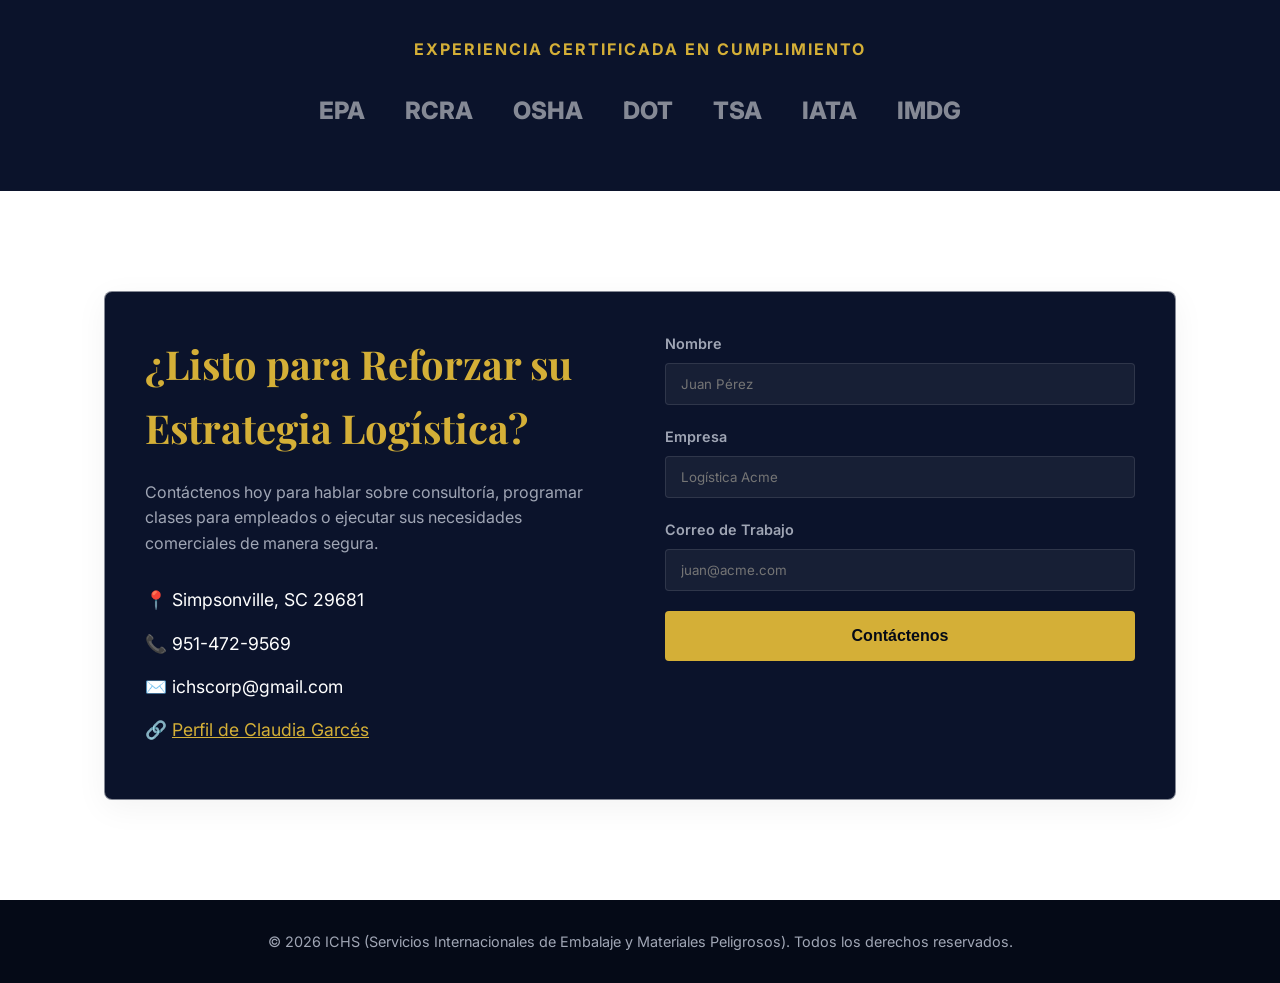
==== commit 9df02bea: "Add files via upload" ====
--- a/index_es.html
+++ b/index_es.html
@@ -45,6 +45,7 @@
                 <a href="#education" class="btn btn-secondary">Educación para Empleados</a>
             </div>
         </div>
+        <div class="hero-bottom-text animate-on-scroll fade-up">Logística de Metales Preciosos</div>
     </header>
 
     <!-- About / Authority Section -->
--- a/css/style.css
+++ b/css/style.css
@@ -205,6 +205,11 @@
     color: var(--color-gold);
 }
 
+.nav-links .btn {
+    padding: 8px 16px;
+    font-size: 0.9rem;
+}
+
 /* Hero Section */
 .hero {
     height: 100vh;
@@ -253,6 +258,29 @@
 .hero-actions {
     display: flex;
     gap: 20px;
+}
+
+.hero-bottom-text {
+    position: absolute;
+    bottom: 50px;
+    left: 0;
+    width: 100%;
+    text-align: center;
+    font-family: var(--font-serif);
+    font-size: 2.5rem;
+    color: var(--color-gold);
+    font-weight: 600;
+    letter-spacing: 4px;
+    text-transform: uppercase;
+    z-index: 2;
+    text-shadow: 0 4px 10px rgba(0, 0, 0, 0.8);
+}
+
+@media (max-width: 768px) {
+    .hero-bottom-text {
+        font-size: 1.5rem;
+        bottom: 30px;
+    }
 }
 
 /* About Section */
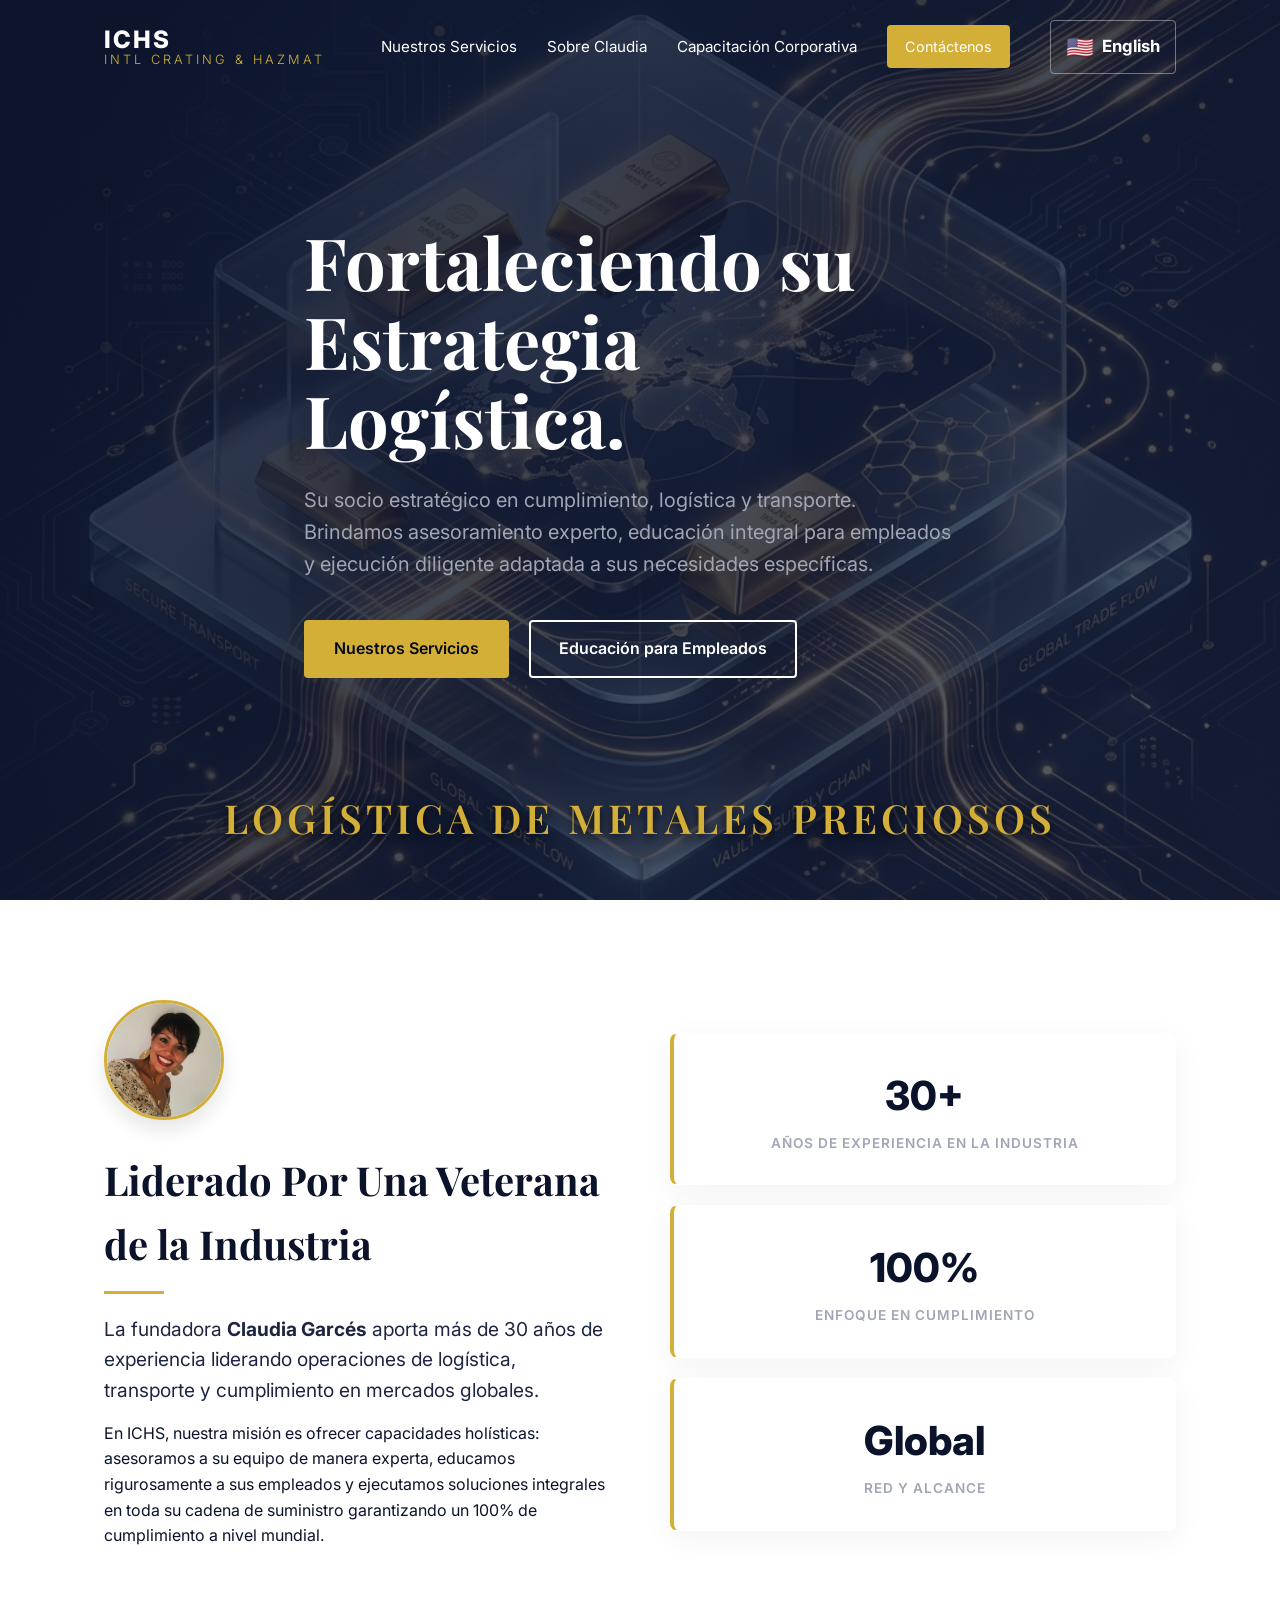
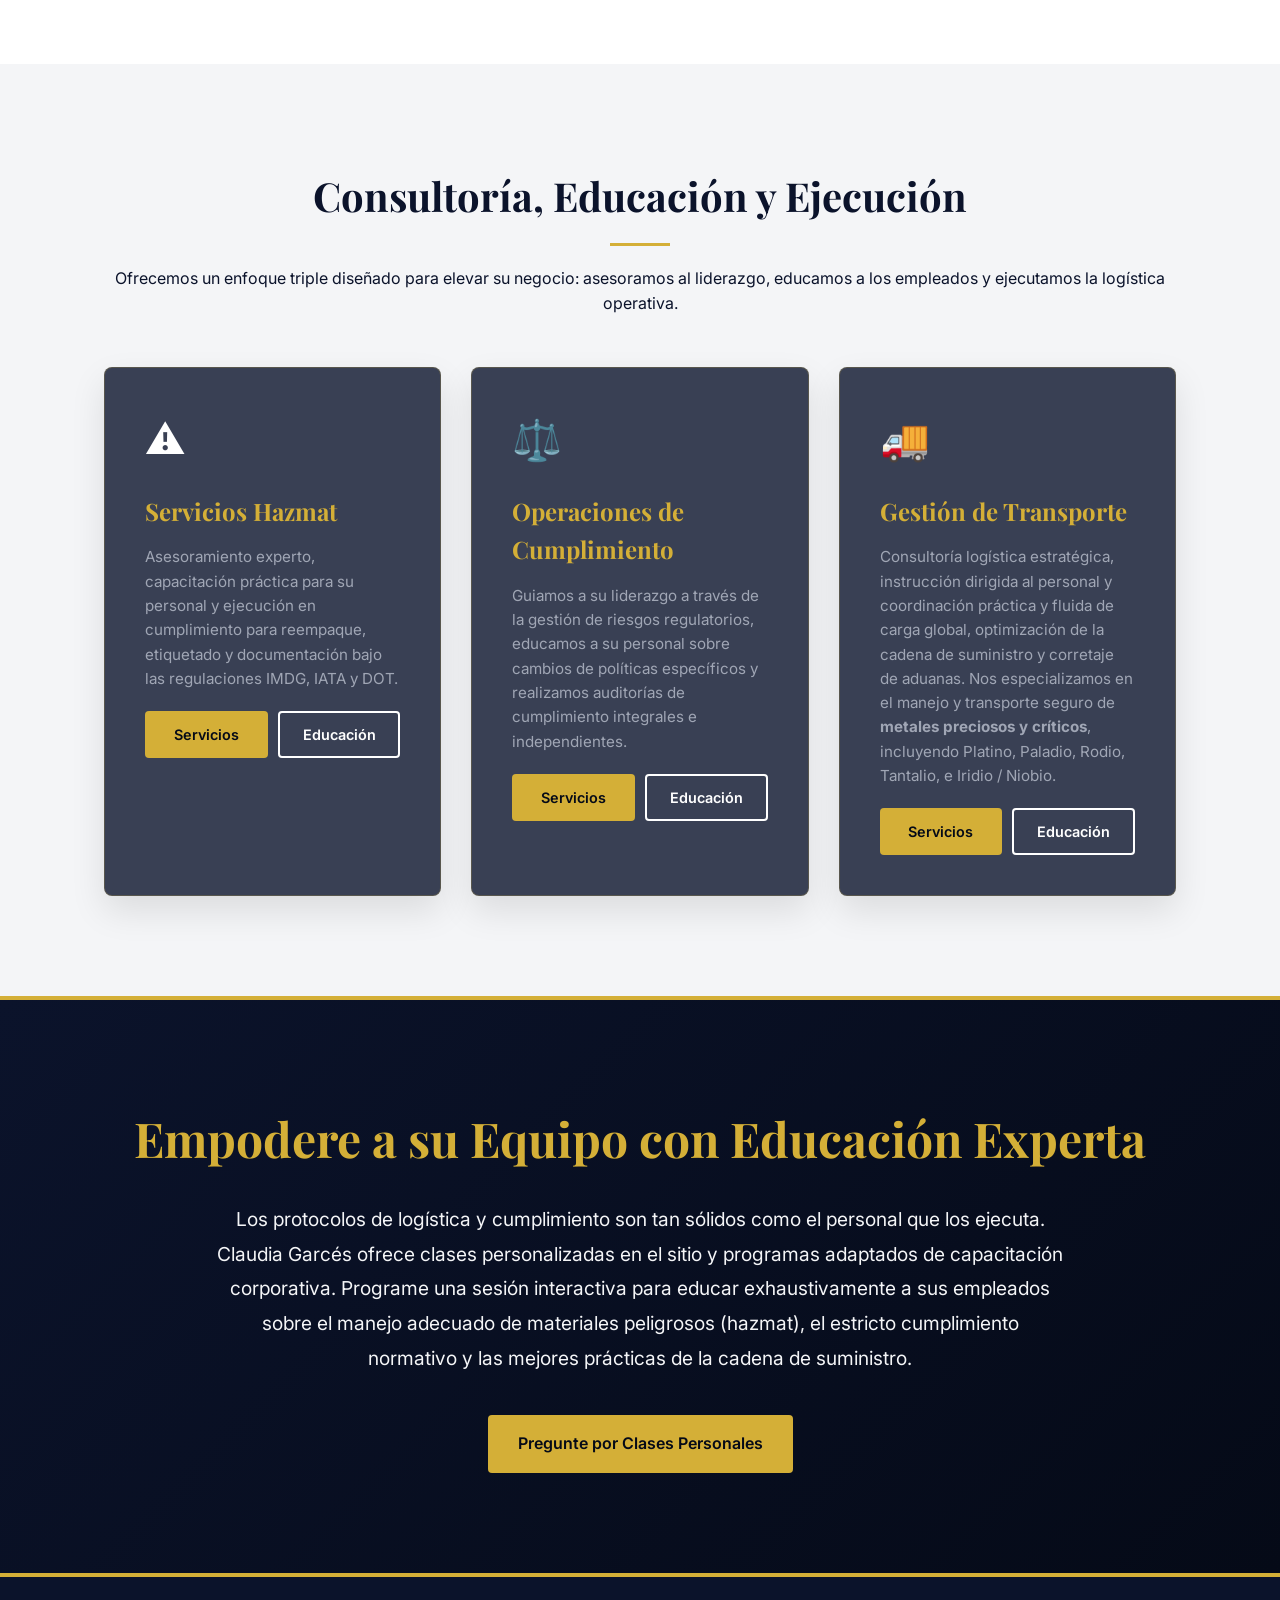
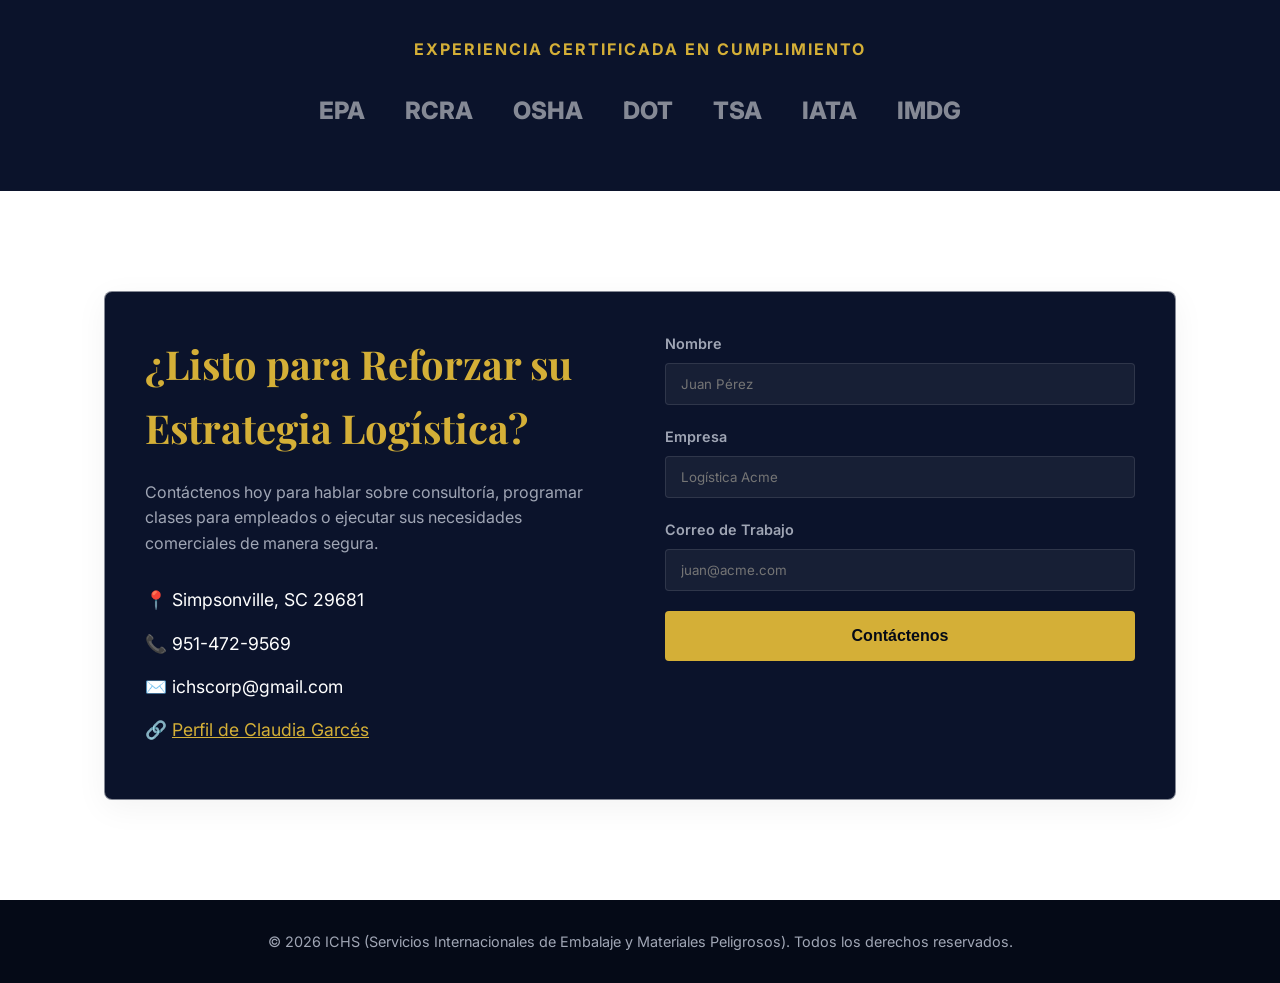
==== commit 05a41d35: "Add files via upload" ====
--- a/index_es.html
+++ b/index_es.html
@@ -1,6 +1,15 @@
 <!DOCTYPE html>
 <html lang="es">
 <head>
+    <!-- Google tag (gtag.js) -->
+    <script async src="https://www.googletagmanager.com/gtag/js?id=G-NJ2WW2PJRT"></script>
+    <script>
+      window.dataLayer = window.dataLayer || [];
+      function gtag(){dataLayer.push(arguments);}
+      gtag('js', new Date());
+
+      gtag('config', 'G-NJ2WW2PJRT');
+    </script>
     <meta charset="UTF-8">
     <meta name="viewport" content="width=device-width, initial-scale=1.0">
     <title>ICHS | Servicios Internacionales de Embalaje y Materiales Peligrosos</title>
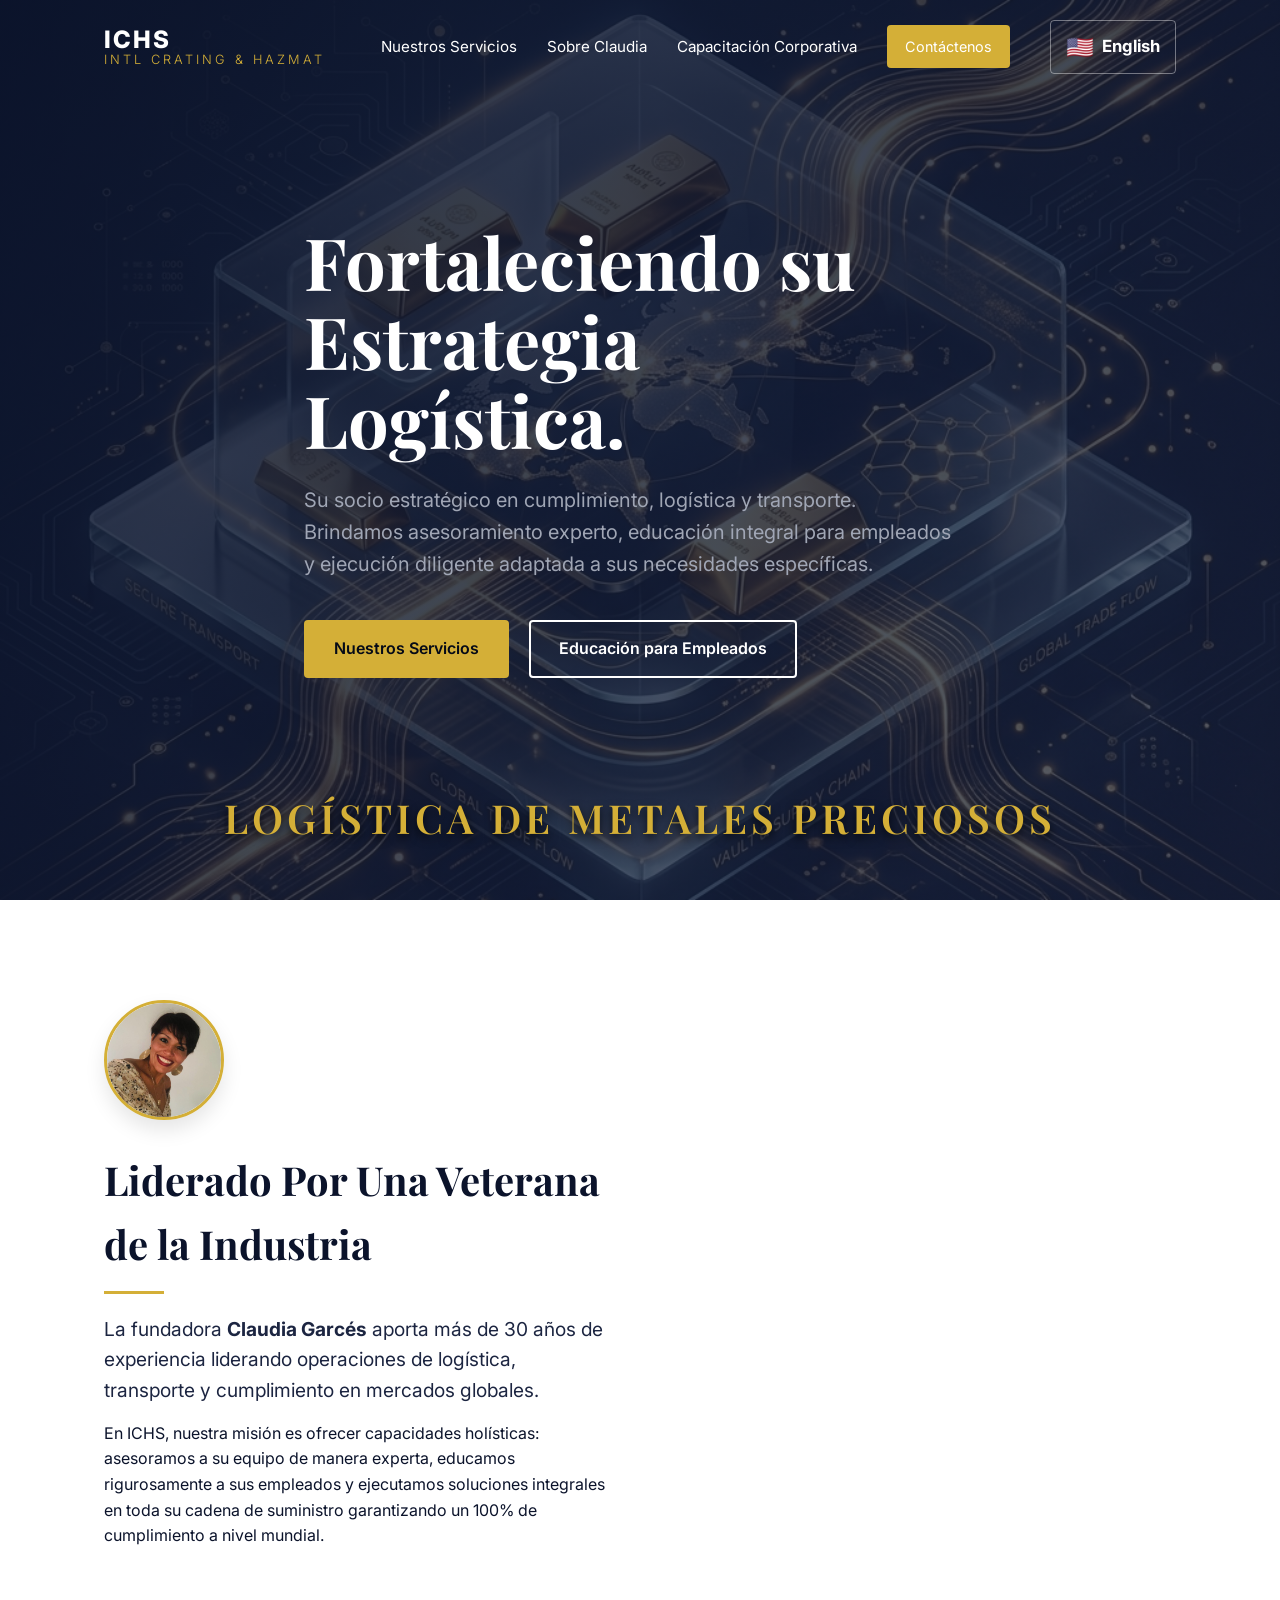
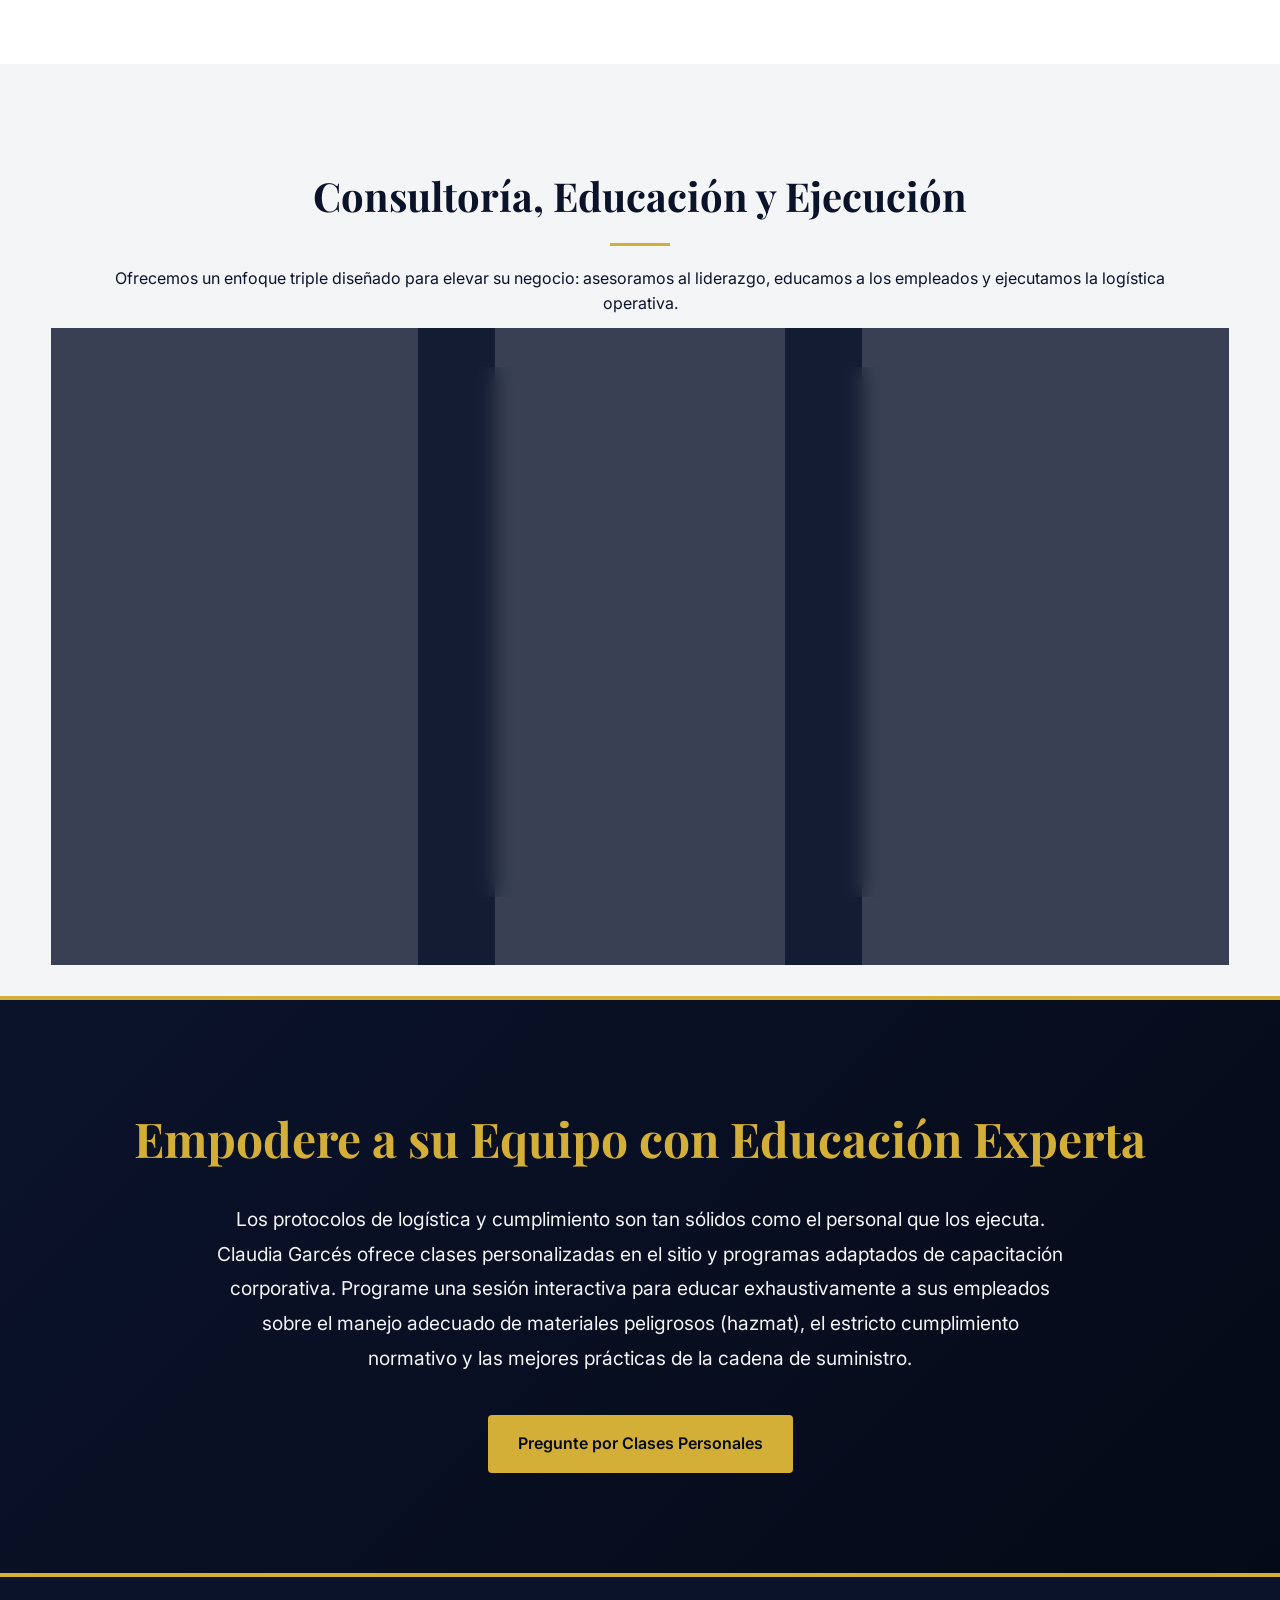
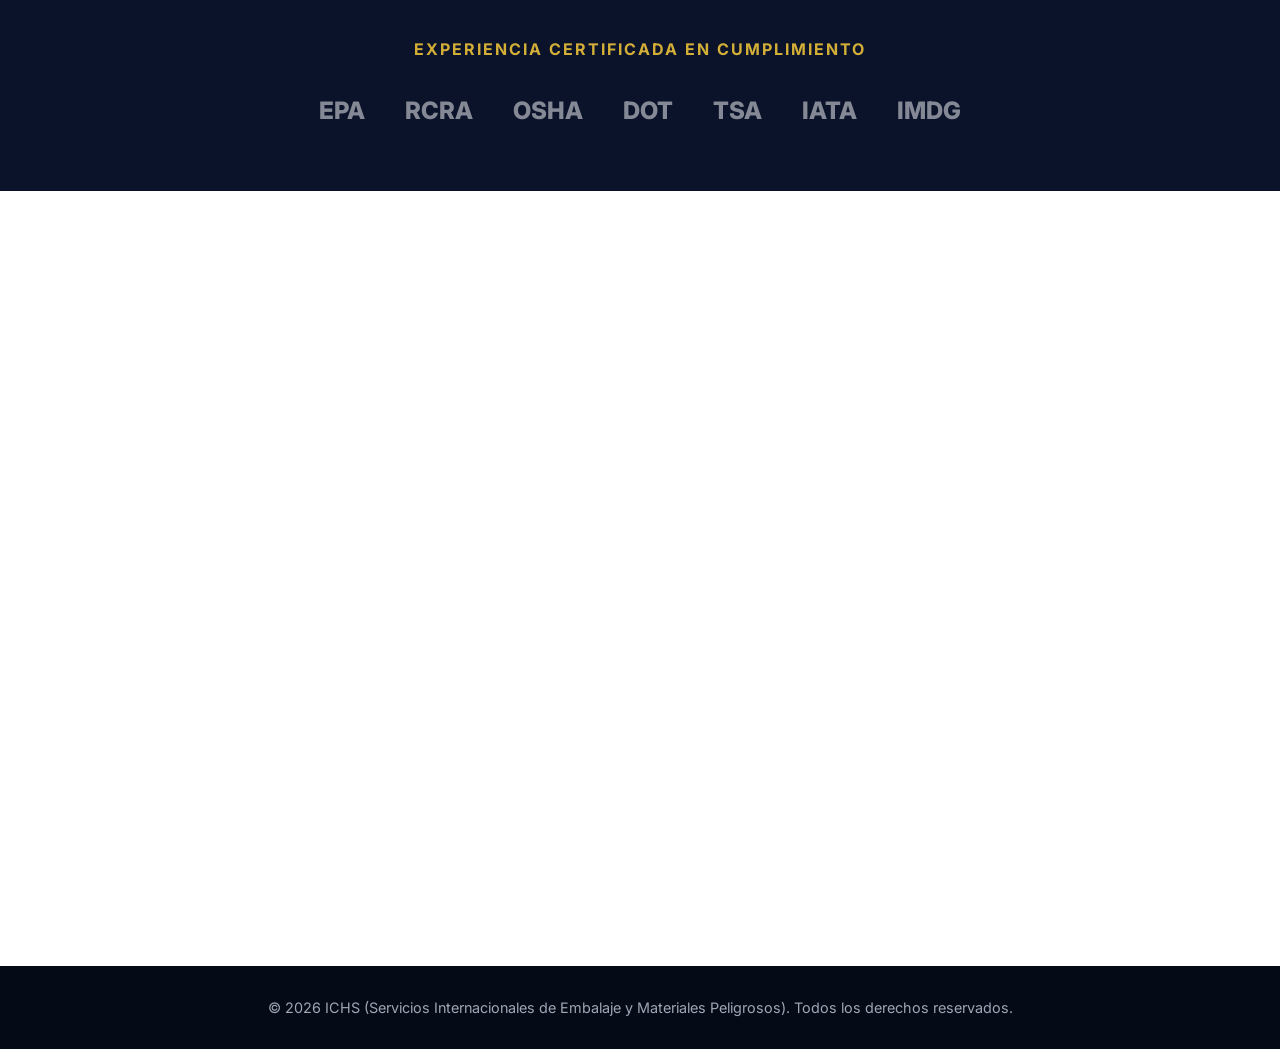
==== commit e960cbb6: "Improve contact form, mobile UX, and SEO - Wire contact form to Formspree (AJAX, no page reload) wit" ====
--- a/index_es.html
+++ b/index_es.html
@@ -1,199 +1,218 @@
-<!DOCTYPE html>
-<html lang="es">
-<head>
-    <!-- Google tag (gtag.js) -->
-    <script async src="https://www.googletagmanager.com/gtag/js?id=G-NJ2WW2PJRT"></script>
-    <script>
-      window.dataLayer = window.dataLayer || [];
-      function gtag(){dataLayer.push(arguments);}
-      gtag('js', new Date());
-
-      gtag('config', 'G-NJ2WW2PJRT');
-    </script>
-    <meta charset="UTF-8">
-    <meta name="viewport" content="width=device-width, initial-scale=1.0">
-    <title>ICHS | Servicios Internacionales de Embalaje y Materiales Peligrosos</title>
-    <meta name="description" content="Su Socio Estratégico en Cumplimiento, Logística y Transporte. Liderado por Claudia Garcés.">
-    <!-- Google Fonts -->
-    <link rel="preconnect" href="https://fonts.googleapis.com">
-    <link rel="preconnect" href="https://fonts.gstatic.com" crossorigin>
-    <link href="https://fonts.googleapis.com/css2?family=Inter:wght@300;400;600;800&family=Playfair+Display:ital,wght@0,600;1,600&display=swap" rel="stylesheet">
-    <link rel="stylesheet" href="css/style.css">
-</head>
-<body>
-
-    <!-- Navigation -->
-    <nav class="navbar" id="navbar">
-        <div class="container nav-container">
-            <a href="#" class="logo">
-                <span class="logo-bold">ICHS</span>
-                <span class="logo-light">INTL CRATING & HAZMAT</span>
-            </a>
-            <ul class="nav-links">
-                <li><a href="#services">Nuestros Servicios</a></li>
-                <li><a href="#about">Sobre Claudia</a></li>
-                <li><a href="#education">Capacitación Corporativa</a></li>
-                <li><a href="#contact" class="btn btn-primary">Contáctenos</a></li>
-                <li class="lang-toggle" style="margin-left: 10px;">
-                    <a href="index.html" title="View in English" style="display: flex; align-items: center; gap: 8px; padding: 8px 15px; border: 1px solid rgba(255,255,255,0.4); border-radius: 4px; font-weight: bold; font-size: 1.05rem;">
-                        <span style="font-size: 1.4rem;">🇺🇸</span> English
-                    </a>
-                </li>
-            </ul>
-        </div>
-    </nav>
-
-    <!-- Hero Section -->
-    <header class="hero" id="home">
-        <div class="hero-overlay"></div>
-        <div class="container hero-content animate-on-scroll fade-up">
-            <h1>Fortaleciendo su Estrategia Logística.</h1>
-            <p class="hero-subtitle">Su socio estratégico en cumplimiento, logística y transporte. Brindamos asesoramiento experto, educación integral para empleados y ejecución diligente adaptada a sus necesidades específicas.</p>
-            <div class="hero-actions">
-                <a href="#services" class="btn btn-primary">Nuestros Servicios</a>
-                <a href="#education" class="btn btn-secondary">Educación para Empleados</a>
-            </div>
-        </div>
-        <div class="hero-bottom-text animate-on-scroll fade-up">Logística de Metales Preciosos</div>
-    </header>
-
-    <!-- About / Authority Section -->
-    <section class="section about" id="about">
-        <div class="container">
-            <div class="about-grid">
-                <div class="about-text animate-on-scroll fade-right">
-                    <img src="assets/profile.jpg" alt="Claudia Garcés" style="width: 120px; height: 120px; object-fit: cover; border-radius: 50%; border: 3px solid var(--color-gold); margin-bottom: 20px; box-shadow: 0 10px 20px rgba(0,0,0,0.1);">
-                    <h2 class="section-title">Liderado Por Una Veterana de la Industria</h2>
-                    <p class="lead-text">La fundadora <strong>Claudia Garcés</strong> aporta más de 30 años de experiencia liderando operaciones de logística, transporte y cumplimiento en mercados globales.</p>
-                    <p>En ICHS, nuestra misión es ofrecer capacidades holísticas: asesoramos a su equipo de manera experta, educamos rigurosamente a sus empleados y ejecutamos soluciones integrales en toda su cadena de suministro garantizando un 100% de cumplimiento a nivel mundial.</p>
-                </div>
-                <div class="about-stats animate-on-scroll fade-left">
-                    <div class="stat-card glass-card">
-                        <h3>30+</h3>
-                        <p>Años de Experiencia en la Industria</p>
-                    </div>
-                    <div class="stat-card glass-card">
-                        <h3>100%</h3>
-                        <p>Enfoque en Cumplimiento</p>
-                    </div>
-                    <div class="stat-card glass-card">
-                        <h3>Global</h3>
-                        <p>Red y Alcance</p>
-                    </div>
-                </div>
-            </div>
-        </div>
-    </section>
-
-    <!-- Services Section -->
-    <section class="section services bg-light" id="services">
-        <div class="container">
-            <div class="section-header center animate-on-scroll fade-up">
-                <h2 class="section-title">Consultoría, Educación y Ejecución</h2>
-                <p>Ofrecemos un enfoque triple diseñado para elevar su negocio: asesoramos al liderazgo, educamos a los empleados y ejecutamos la logística operativa.</p>
-            </div>
-            
-            <div class="services-grid">
-                <!-- Service 1 -->
-                <div class="service-card glass-card dark animate-on-scroll fade-up" style="transition-delay: 100ms;">
-                    <div class="service-icon">⚠️</div>
-                    <h3>Servicios Hazmat</h3>
-                    <p>Asesoramiento experto, capacitación práctica para su personal y ejecución en cumplimiento para reempaque, etiquetado y documentación bajo las regulaciones IMDG, IATA y DOT.</p>
-                    <div style="margin-top: 20px; display: flex; gap: 10px;">
-                        <a href="#contact" class="btn btn-primary" style="flex: 1; padding: 10px; font-size: 0.9rem; text-align: center;">Servicios</a>
-                        <a href="#education" class="btn btn-secondary" style="flex: 1; padding: 10px; font-size: 0.9rem; text-align: center;">Educación</a>
-                    </div>
-                </div>
-                <!-- Service 2 -->
-                <div class="service-card glass-card dark animate-on-scroll fade-up" style="transition-delay: 200ms;">
-                    <div class="service-icon">⚖️</div>
-                    <h3>Operaciones de Cumplimiento</h3>
-                    <p>Guiamos a su liderazgo a través de la gestión de riesgos regulatorios, educamos a su personal sobre cambios de políticas específicos y realizamos auditorías de cumplimiento integrales e independientes.</p>
-                    <div style="margin-top: 20px; display: flex; gap: 10px;">
-                        <a href="#contact" class="btn btn-primary" style="flex: 1; padding: 10px; font-size: 0.9rem; text-align: center;">Servicios</a>
-                        <a href="#education" class="btn btn-secondary" style="flex: 1; padding: 10px; font-size: 0.9rem; text-align: center;">Educación</a>
-                    </div>
-                </div>
-                <!-- Service 3 -->
-                <div class="service-card glass-card dark animate-on-scroll fade-up" style="transition-delay: 300ms;">
-                    <div class="service-icon">🚚</div>
-                    <h3>Gestión de Transporte</h3>
-                    <p>Consultoría logística estratégica, instrucción dirigida al personal y coordinación práctica y fluida de carga global, optimización de la cadena de suministro y corretaje de aduanas. Nos especializamos en el manejo y transporte seguro de <strong>metales preciosos y críticos</strong>, incluyendo Platino, Paladio, Rodio, Tantalio, e Iridio / Niobio.</p>
-                    <div style="margin-top: 20px; display: flex; gap: 10px;">
-                        <a href="#contact" class="btn btn-primary" style="flex: 1; padding: 10px; font-size: 0.9rem; text-align: center;">Servicios</a>
-                        <a href="#education" class="btn btn-secondary" style="flex: 1; padding: 10px; font-size: 0.9rem; text-align: center;">Educación</a>
-                    </div>
-                </div>
-            </div>
-        </div>
-    </section>
-
-    <!-- Corporate Training Banner -->
-    <section class="section training-banner" id="education">
-        <div class="container training-content animate-on-scroll fade-in">
-            <h2>Empodere a su Equipo con Educación Experta</h2>
-            <p>Los protocolos de logística y cumplimiento son tan sólidos como el personal que los ejecuta. Claudia Garcés ofrece clases personalizadas en el sitio y programas adaptados de capacitación corporativa. Programe una sesión interactiva para educar exhaustivamente a sus empleados sobre el manejo adecuado de materiales peligrosos (hazmat), el estricto cumplimiento normativo y las mejores prácticas de la cadena de suministro.</p>
-            <a href="#contact" class="btn btn-primary">Pregunte por Clases Personales</a>
-        </div>
-    </section>
-
-    <!-- Certifications Banner -->
-    <section class="certifications section" id="compliance">
-        <div class="container animate-on-scroll fade-in">
-            <h4 class="cert-title">Experiencia Certificada en Cumplimiento</h4>
-            <div class="cert-logos">
-                <a href="https://www.epa.gov/" target="_blank" rel="noopener noreferrer">EPA</a>
-                <a href="https://www.epa.gov/rcra" target="_blank" rel="noopener noreferrer">RCRA</a>
-                <a href="https://www.osha.gov/" target="_blank" rel="noopener noreferrer">OSHA</a>
-                <a href="https://www.transportation.gov/" target="_blank" rel="noopener noreferrer">DOT</a>
-                <a href="https://www.tsa.gov/" target="_blank" rel="noopener noreferrer">TSA</a>
-                <a href="https://www.iata.org/" target="_blank" rel="noopener noreferrer">IATA</a>
-                <a href="https://www.imo.org/" target="_blank" rel="noopener noreferrer">IMDG</a>
-            </div>
-        </div>
-    </section>
-
-    <!-- Contact Form Section -->
-    <section class="section contact" id="contact">
-        <div class="container">
-            <div class="contact-wrapper glass-card animate-on-scroll fade-up">
-                <div class="contact-info">
-                    <h2>¿Listo para Reforzar su Estrategia Logística?</h2>
-                    <p>Contáctenos hoy para hablar sobre consultoría, programar clases para empleados o ejecutar sus necesidades comerciales de manera segura.</p>
-                    <ul class="contact-details">
-                        <li>📍 Simpsonville, SC 29681</li>
-                        <li>📞 951-472-9569</li>
-                        <li>✉️ ichscorp@gmail.com</li>
-                        <li>🔗 <a href="https://www.linkedin.com/in/claudia-garces/" target="_blank" style="color:var(--color-gold);">Perfil de Claudia Garcés</a></li>
-                    </ul>
-                </div>
-                <div class="contact-form">
-                    <form onsubmit="event.preventDefault(); alert('Este es un prototipo. El envío del formulario se conectará a su sistema de correo más adelante.');">
-                        <div class="form-group">
-                            <label for="name">Nombre</label>
-                            <input type="text" id="name" placeholder="Juan Pérez" required>
-                        </div>
-                        <div class="form-group">
-                            <label for="company">Empresa</label>
-                            <input type="text" id="company" placeholder="Logística Acme" required>
-                        </div>
-                        <div class="form-group">
-                            <label for="email">Correo de Trabajo</label>
-                            <input type="email" id="email" placeholder="juan@acme.com" required>
-                        </div>
-                        <button type="submit" class="btn btn-primary full-width">Contáctenos</button>
-                    </form>
-                </div>
-            </div>
-        </div>
-    </section>
-
-    <footer class="footer">
-        <div class="container">
-            <p>&copy; <span id="year"></span> ICHS (Servicios Internacionales de Embalaje y Materiales Peligrosos). Todos los derechos reservados.</p>
-        </div>
-    </footer>
-
-    <script src="js/main.js"></script>
-</body>
-</html>
+<!DOCTYPE html>
+<html lang="es">
+<head>
+    <!-- Google tag (gtag.js) -->
+    <script async src="https://www.googletagmanager.com/gtag/js?id=G-NJ2WW2PJRT"></script>
+    <script>
+      window.dataLayer = window.dataLayer || [];
+      function gtag(){dataLayer.push(arguments);}
+      gtag('js', new Date());
+
+      gtag('config', 'G-NJ2WW2PJRT');
+    </script>
+    <meta charset="UTF-8">
+    <meta name="viewport" content="width=device-width, initial-scale=1.0">
+    <title>ICHS | Servicios Internacionales de Embalaje y Materiales Peligrosos — Simpsonville, SC</title>
+    <meta name="description" content="Expertos en cumplimiento de materiales peligrosos, consultoría logística y servicios de transporte liderados por Claudia Garcés — más de 30 años de experiencia. Certificaciones IMDG, IATA, DOT. Sirviendo clientes globales desde Simpsonville, SC.">
+    <meta name="keywords" content="servicios hazmat, consultoría de cumplimiento, logística, IMDG, IATA, DOT, OSHA, transporte metales preciosos, servicios de embalaje, Simpsonville SC">
+    <meta name="author" content="Claudia Garcés, ICHS">
+    <meta property="og:title" content="ICHS | Servicios Internacionales de Embalaje y Materiales Peligrosos">
+    <meta property="og:description" content="Expertos en cumplimiento de materiales peligrosos, consultoría logística y servicios de transporte liderados por Claudia Garcés — más de 30 años de experiencia.">
+    <meta property="og:url" content="https://www.ichscorp.com/index_es.html">
+    <meta property="og:type" content="website">
+    <link rel="canonical" href="https://www.ichscorp.com/index_es.html">
+    <link rel="alternate" hreflang="en" href="https://www.ichscorp.com/">
+    <link rel="alternate" hreflang="es" href="https://www.ichscorp.com/index_es.html">
+    <link rel="alternate" hreflang="x-default" href="https://www.ichscorp.com/">
+    <!-- Google Fonts -->
+    <link rel="preconnect" href="https://fonts.googleapis.com">
+    <link rel="preconnect" href="https://fonts.gstatic.com" crossorigin>
+    <link href="https://fonts.googleapis.com/css2?family=Inter:wght@300;400;600;800&family=Playfair+Display:ital,wght@0,600;1,600&display=swap" rel="stylesheet">
+    <link rel="stylesheet" href="css/style.css">
+</head>
+<body>
+
+    <!-- Navigation -->
+    <nav class="navbar" id="navbar">
+        <div class="container nav-container">
+            <a href="#" class="logo">
+                <span class="logo-bold">ICHS</span>
+                <span class="logo-light">INTL CRATING & HAZMAT</span>
+            </a>
+            <button class="hamburger" id="hamburger" aria-label="Alternar navegación" aria-expanded="false">
+                <span></span><span></span><span></span>
+            </button>
+            <ul class="nav-links" id="nav-links">
+                <li><a href="#services">Nuestros Servicios</a></li>
+                <li><a href="#about">Sobre Claudia</a></li>
+                <li><a href="#education">Capacitación Corporativa</a></li>
+                <li><a href="#contact" class="btn btn-primary">Contáctenos</a></li>
+                <li class="lang-toggle" style="margin-left: 10px;">
+                    <a href="index.html" title="View in English" style="display: flex; align-items: center; gap: 8px; padding: 8px 15px; border: 1px solid rgba(255,255,255,0.4); border-radius: 4px; font-weight: bold; font-size: 1.05rem;">
+                        <span style="font-size: 1.4rem;">🇺🇸</span> English
+                    </a>
+                </li>
+            </ul>
+        </div>
+    </nav>
+
+    <!-- Hero Section -->
+    <header class="hero" id="home">
+        <div class="hero-overlay"></div>
+        <div class="container hero-content animate-on-scroll fade-up">
+            <h1>Fortaleciendo su Estrategia Logística.</h1>
+            <p class="hero-subtitle">Su socio estratégico en cumplimiento, logística y transporte. Brindamos asesoramiento experto, educación integral para empleados y ejecución diligente adaptada a sus necesidades específicas.</p>
+            <div class="hero-actions">
+                <a href="#services" class="btn btn-primary">Nuestros Servicios</a>
+                <a href="#education" class="btn btn-secondary">Educación para Empleados</a>
+            </div>
+        </div>
+        <div class="hero-bottom-text animate-on-scroll fade-up">Logística de Metales Preciosos</div>
+    </header>
+
+    <!-- About / Authority Section -->
+    <section class="section about" id="about">
+        <div class="container">
+            <div class="about-grid">
+                <div class="about-text animate-on-scroll fade-right">
+                    <img src="assets/profile.jpg" alt="Claudia Garcés" style="width: 120px; height: 120px; object-fit: cover; border-radius: 50%; border: 3px solid var(--color-gold); margin-bottom: 20px; box-shadow: 0 10px 20px rgba(0,0,0,0.1);">
+                    <h2 class="section-title">Liderado Por Una Veterana de la Industria</h2>
+                    <p class="lead-text">La fundadora <strong>Claudia Garcés</strong> aporta más de 30 años de experiencia liderando operaciones de logística, transporte y cumplimiento en mercados globales.</p>
+                    <p>En ICHS, nuestra misión es ofrecer capacidades holísticas: asesoramos a su equipo de manera experta, educamos rigurosamente a sus empleados y ejecutamos soluciones integrales en toda su cadena de suministro garantizando un 100% de cumplimiento a nivel mundial.</p>
+                </div>
+                <div class="about-stats animate-on-scroll fade-left">
+                    <div class="stat-card glass-card">
+                        <h3>30+</h3>
+                        <p>Años de Experiencia en la Industria</p>
+                    </div>
+                    <div class="stat-card glass-card">
+                        <h3>100%</h3>
+                        <p>Enfoque en Cumplimiento</p>
+                    </div>
+                    <div class="stat-card glass-card">
+                        <h3>Global</h3>
+                        <p>Red y Alcance</p>
+                    </div>
+                </div>
+            </div>
+        </div>
+    </section>
+
+    <!-- Services Section -->
+    <section class="section services bg-light" id="services">
+        <div class="container">
+            <div class="section-header center animate-on-scroll fade-up">
+                <h2 class="section-title">Consultoría, Educación y Ejecución</h2>
+                <p>Ofrecemos un enfoque triple diseñado para elevar su negocio: asesoramos al liderazgo, educamos a los empleados y ejecutamos la logística operativa.</p>
+            </div>
+            
+            <div class="services-grid">
+                <!-- Service 1 -->
+                <div class="service-card glass-card dark animate-on-scroll fade-up" style="transition-delay: 100ms;">
+                    <div class="service-icon">⚠️</div>
+                    <h3>Servicios Hazmat</h3>
+                    <p>Asesoramiento experto, capacitación práctica para su personal y ejecución en cumplimiento para reempaque, etiquetado y documentación bajo las regulaciones IMDG, IATA y DOT.</p>
+                    <div style="margin-top: 20px; display: flex; gap: 10px;">
+                        <a href="#contact" class="btn btn-primary" style="flex: 1; padding: 10px; font-size: 0.9rem; text-align: center;">Servicios</a>
+                        <a href="#education" class="btn btn-secondary" style="flex: 1; padding: 10px; font-size: 0.9rem; text-align: center;">Educación</a>
+                    </div>
+                </div>
+                <!-- Service 2 -->
+                <div class="service-card glass-card dark animate-on-scroll fade-up" style="transition-delay: 200ms;">
+                    <div class="service-icon">⚖️</div>
+                    <h3>Operaciones de Cumplimiento</h3>
+                    <p>Guiamos a su liderazgo a través de la gestión de riesgos regulatorios, educamos a su personal sobre cambios de políticas específicos y realizamos auditorías de cumplimiento integrales e independientes.</p>
+                    <div style="margin-top: 20px; display: flex; gap: 10px;">
+                        <a href="#contact" class="btn btn-primary" style="flex: 1; padding: 10px; font-size: 0.9rem; text-align: center;">Servicios</a>
+                        <a href="#education" class="btn btn-secondary" style="flex: 1; padding: 10px; font-size: 0.9rem; text-align: center;">Educación</a>
+                    </div>
+                </div>
+                <!-- Service 3 -->
+                <div class="service-card glass-card dark animate-on-scroll fade-up" style="transition-delay: 300ms;">
+                    <div class="service-icon">🚚</div>
+                    <h3>Gestión de Transporte</h3>
+                    <p>Consultoría logística estratégica, instrucción dirigida al personal y coordinación práctica y fluida de carga global, optimización de la cadena de suministro y corretaje de aduanas. Nos especializamos en el manejo y transporte seguro de <strong>metales preciosos y críticos</strong>, incluyendo Platino, Paladio, Rodio, Tantalio, e Iridio / Niobio.</p>
+                    <div style="margin-top: 20px; display: flex; gap: 10px;">
+                        <a href="#contact" class="btn btn-primary" style="flex: 1; padding: 10px; font-size: 0.9rem; text-align: center;">Servicios</a>
+                        <a href="#education" class="btn btn-secondary" style="flex: 1; padding: 10px; font-size: 0.9rem; text-align: center;">Educación</a>
+                    </div>
+                </div>
+            </div>
+        </div>
+    </section>
+
+    <!-- Corporate Training Banner -->
+    <section class="section training-banner" id="education">
+        <div class="container training-content animate-on-scroll fade-in">
+            <h2>Empodere a su Equipo con Educación Experta</h2>
+            <p>Los protocolos de logística y cumplimiento son tan sólidos como el personal que los ejecuta. Claudia Garcés ofrece clases personalizadas en el sitio y programas adaptados de capacitación corporativa. Programe una sesión interactiva para educar exhaustivamente a sus empleados sobre el manejo adecuado de materiales peligrosos (hazmat), el estricto cumplimiento normativo y las mejores prácticas de la cadena de suministro.</p>
+            <a href="#contact" class="btn btn-primary">Pregunte por Clases Personales</a>
+        </div>
+    </section>
+
+    <!-- Certifications Banner -->
+    <section class="certifications section" id="compliance">
+        <div class="container animate-on-scroll fade-in">
+            <h4 class="cert-title">Experiencia Certificada en Cumplimiento</h4>
+            <div class="cert-logos">
+                <a href="https://www.epa.gov/" target="_blank" rel="noopener noreferrer">EPA</a>
+                <a href="https://www.epa.gov/rcra" target="_blank" rel="noopener noreferrer">RCRA</a>
+                <a href="https://www.osha.gov/" target="_blank" rel="noopener noreferrer">OSHA</a>
+                <a href="https://www.transportation.gov/" target="_blank" rel="noopener noreferrer">DOT</a>
+                <a href="https://www.tsa.gov/" target="_blank" rel="noopener noreferrer">TSA</a>
+                <a href="https://www.iata.org/" target="_blank" rel="noopener noreferrer">IATA</a>
+                <a href="https://www.imo.org/" target="_blank" rel="noopener noreferrer">IMDG</a>
+            </div>
+        </div>
+    </section>
+
+    <!-- Contact Form Section -->
+    <section class="section contact" id="contact">
+        <div class="container">
+            <div class="contact-wrapper glass-card animate-on-scroll fade-up">
+                <div class="contact-info">
+                    <h2>¿Listo para Reforzar su Estrategia Logística?</h2>
+                    <p>Contáctenos hoy para hablar sobre consultoría, programar clases para empleados o ejecutar sus necesidades comerciales de manera segura.</p>
+                    <ul class="contact-details">
+                        <li>📍 Simpsonville, SC 29681</li>
+                        <li>📞 951-472-9569</li>
+                        <li>✉️ ichscorp@gmail.com</li>
+                        <li>🔗 <a href="https://www.linkedin.com/in/claudia-garces/" target="_blank" style="color:var(--color-gold);">Perfil de Claudia Garcés</a></li>
+                    </ul>
+                </div>
+                <div class="contact-form">
+                    <form id="contact-form" action="https://formspree.io/f/xpwzgkpb" method="POST">
+                        <input type="hidden" name="_language" value="es">
+                        <div class="form-group">
+                            <label for="name">Nombre</label>
+                            <input type="text" id="name" name="name" placeholder="Juan Pérez" required>
+                        </div>
+                        <div class="form-group">
+                            <label for="company">Empresa</label>
+                            <input type="text" id="company" name="company" placeholder="Logística Acme" required>
+                        </div>
+                        <div class="form-group">
+                            <label for="email">Correo de Trabajo</label>
+                            <input type="email" id="email" name="email" placeholder="juan@acme.com" required>
+                        </div>
+                        <div class="form-group">
+                            <label for="message">Mensaje</label>
+                            <textarea id="message" name="message" placeholder="Cuéntenos sobre sus necesidades logísticas..." rows="4" required></textarea>
+                        </div>
+                        <div id="form-status" style="display:none; margin-bottom: 15px; padding: 12px; border-radius: 4px; font-weight: 600;"></div>
+                        <button type="submit" class="btn btn-primary full-width">Contáctenos</button>
+                    </form>
+                </div>
+            </div>
+        </div>
+    </section>
+
+    <footer class="footer">
+        <div class="container">
+            <p>&copy; <span id="year"></span> ICHS (Servicios Internacionales de Embalaje y Materiales Peligrosos). Todos los derechos reservados.</p>
+        </div>
+    </footer>
+
+    <script src="js/main.js"></script>
+</body>
+</html>
--- a/css/style.css
+++ b/css/style.css
@@ -1,525 +1,660 @@
-:root {
-    /* Color Palette */
-    --color-navy: #0B132B;
-    --color-navy-light: #1C2541;
-    --color-navy-dark: #050a17;
-    --color-gold: #D4AF37;
-    --color-gold-hover: #F2C94C;
-    --color-white: #FFFFFF;
-    --color-gray-light: #f4f5f7;
-    --color-gray-text: #a0a6b5;
-    
-    /* Typography */
-    --font-sans: 'Inter', sans-serif;
-    --font-serif: 'Playfair Display', serif;
-    
-    /* Spacing & Layout */
-    --container-width: 1200px;
-    --transition: all 0.3s cubic-bezier(0.25, 0.8, 0.25, 1);
-}
-
-* {
-    margin: 0;
-    padding: 0;
-    box-sizing: border-box;
-}
-
-html {
-    scroll-behavior: smooth;
-}
-
-body {
-    font-family: var(--font-sans);
-    color: var(--color-navy);
-    background-color: var(--color-white);
-    line-height: 1.6;
-    overflow-x: hidden;
-}
-
-/* Utilities */
-.container {
-    max-width: var(--container-width);
-    margin: 0 auto;
-    padding: 0 5%;
-}
-
-.section {
-    padding: 100px 0;
-}
-
-.bg-light {
-    background-color: var(--color-gray-light);
-}
-
-.center {
-    text-align: center;
-}
-
-.section-title {
-    font-family: var(--font-serif);
-    font-size: 2.5rem;
-    color: var(--color-navy);
-    margin-bottom: 20px;
-    position: relative;
-}
-
-.section-title::after {
-    content: '';
-    display: block;
-    width: 60px;
-    height: 3px;
-    background-color: var(--color-gold);
-    margin: 15px auto 0;
-}
-
-.about .section-title::after {
-    margin: 15px 0 0;
-}
-
-/* Buttons */
-.btn {
-    display: inline-block;
-    padding: 14px 28px;
-    font-weight: 600;
-    text-decoration: none;
-    border-radius: 4px;
-    transition: var(--transition);
-    cursor: pointer;
-    font-size: 1rem;
-    border: 2px solid transparent;
-}
-
-.btn-primary {
-    background-color: var(--color-gold);
-    color: var(--color-navy-dark);
-}
-
-.btn-primary:hover {
-    background-color: var(--color-gold-hover);
-    transform: translateY(-2px);
-    box-shadow: 0 10px 20px rgba(212, 175, 55, 0.3);
-}
-
-.btn-secondary {
-    background-color: transparent;
-    color: var(--color-white);
-    border-color: var(--color-white);
-}
-
-.btn-secondary:hover {
-    background-color: var(--color-white);
-    color: var(--color-navy);
-    transform: translateY(-2px);
-}
-
-.full-width {
-    width: 100%;
-}
-
-/* Glassmorphism */
-.glass-card {
-    background: rgba(255, 255, 255, 0.7);
-    backdrop-filter: blur(10px);
-    -webkit-backdrop-filter: blur(10px);
-    border: 1px solid rgba(255, 255, 255, 0.5);
-    border-radius: 8px;
-    padding: 40px;
-    box-shadow: 0 8px 32px rgba(0, 0, 0, 0.05);
-}
-
-.glass-card.dark {
-    background: rgba(11, 19, 43, 0.8);
-    border: 1px solid rgba(212, 175, 55, 0.2);
-    color: var(--color-white);
-    box-shadow: 0 15px 35px rgba(0, 0, 0, 0.1);
-}
-
-.glass-card.dark:hover {
-    transform: translateY(-5px);
-    border-color: var(--color-gold);
-    box-shadow: 0 15px 35px rgba(212, 175, 55, 0.15);
-    transition: var(--transition);
-}
-
-/* Navigation */
-.navbar {
-    position: fixed;
-    top: 0;
-    left: 0;
-    width: 100%;
-    padding: 20px 0;
-    z-index: 1000;
-    transition: var(--transition);
-}
-
-.navbar.scrolled {
-    background: rgba(11, 19, 43, 0.95);
-    backdrop-filter: blur(15px);
-    padding: 15px 0;
-    box-shadow: 0 4px 20px rgba(0, 0, 0, 0.1);
-}
-
-.nav-container {
-    display: flex;
-    justify-content: space-between;
-    align-items: center;
-}
-
-.logo {
-    text-decoration: none;
-    font-size: 1.5rem;
-    display: flex;
-    flex-direction: column;
-    line-height: 1.1;
-}
-
-.logo-bold {
-    font-weight: 800;
-    color: var(--color-white);
-    letter-spacing: 2px;
-}
-
-.logo-light {
-    font-weight: 300;
-    color: var(--color-gold);
-    font-size: 0.8rem;
-    letter-spacing: 3px;
-}
-
-.nav-links {
-    display: flex;
-    list-style: none;
-    align-items: center;
-    gap: 30px;
-}
-
-.nav-links a {
-    color: var(--color-white);
-    text-decoration: none;
-    font-weight: 400;
-    font-size: 0.95rem;
-    transition: var(--transition);
-}
-
-.nav-links a:not(.btn):hover {
-    color: var(--color-gold);
-}
-
-.nav-links .btn {
-    padding: 8px 16px;
-    font-size: 0.9rem;
-}
-
-/* Hero Section */
-.hero {
-    height: 100vh;
-    min-height: 700px;
-    background-image: url('../assets/hero_bg.png');
-    background-size: cover;
-    background-position: center;
-    background-attachment: fixed;
-    position: relative;
-    display: flex;
-    align-items: center;
-}
-
-.hero-overlay {
-    position: absolute;
-    top: 0;
-    left: 0;
-    width: 100%;
-    height: 100%;
-    background: linear-gradient(135deg, rgba(11,19,43,0.9) 0%, rgba(28,37,65,0.7) 100%);
-    z-index: 1;
-}
-
-.hero-content {
-    position: relative;
-    z-index: 2;
-    max-width: 800px;
-    color: var(--color-white);
-}
-
-.hero h1 {
-    font-family: var(--font-serif);
-    font-size: 4.5rem;
-    line-height: 1.1;
-    margin-bottom: 25px;
-    color: var(--color-white);
-}
-
-.hero-subtitle {
-    font-size: 1.25rem;
-    margin-bottom: 40px;
-    color: var(--color-gray-text);
-    max-width: 650px;
-}
-
-.hero-actions {
-    display: flex;
-    gap: 20px;
-}
-
-.hero-bottom-text {
-    position: absolute;
-    bottom: 50px;
-    left: 0;
-    width: 100%;
-    text-align: center;
-    font-family: var(--font-serif);
-    font-size: 2.5rem;
-    color: var(--color-gold);
-    font-weight: 600;
-    letter-spacing: 4px;
-    text-transform: uppercase;
-    z-index: 2;
-    text-shadow: 0 4px 10px rgba(0, 0, 0, 0.8);
-}
-
-@media (max-width: 768px) {
-    .hero-bottom-text {
-        font-size: 1.5rem;
-        bottom: 30px;
-    }
-}
-
-/* About Section */
-.about-grid {
-    display: grid;
-    grid-template-columns: 1fr 1fr;
-    gap: 60px;
-    align-items: center;
-}
-
-.lead-text {
-    font-size: 1.2rem;
-    margin-bottom: 20px;
-    color: var(--color-navy-light);
-}
-
-.about-text p {
-    margin-bottom: 15px;
-}
-
-.about-stats {
-    display: grid;
-    grid-template-columns: 1fr;
-    gap: 20px;
-}
-
-.stat-card {
-    text-align: center;
-    padding: 30px;
-    border-left: 4px solid var(--color-gold);
-}
-
-.stat-card h3 {
-    font-size: 2.5rem;
-    color: var(--color-navy);
-    font-weight: 800;
-    margin-bottom: 5px;
-}
-
-.stat-card p {
-    font-weight: 600;
-    color: var(--color-gray-text);
-    text-transform: uppercase;
-    letter-spacing: 1px;
-    font-size: 0.85rem;
-}
-
-/* Services */
-.services-grid {
-    display: grid;
-    grid-template-columns: repeat(3, 1fr);
-    gap: 30px;
-    margin-top: 50px;
-}
-
-.service-icon {
-    font-size: 2.5rem;
-    margin-bottom: 20px;
-}
-
-.service-card h3 {
-    font-family: var(--font-serif);
-    font-size: 1.5rem;
-    margin-bottom: 15px;
-    color: var(--color-gold);
-}
-
-.service-card p {
-    color: var(--color-gray-text);
-    font-size: 0.95rem;
-}
-
-/* Certifications */
-.certifications {
-    background-color: var(--color-navy);
-    color: var(--color-white);
-    padding: 60px 0;
-    text-align: center;
-}
-
-.cert-title {
-    font-size: 1rem;
-    text-transform: uppercase;
-    letter-spacing: 2px;
-    color: var(--color-gold);
-    margin-bottom: 30px;
-}
-
-.cert-logos {
-    display: flex;
-    justify-content: center;
-    flex-wrap: wrap;
-    gap: 40px;
-}
-
-.cert-logos a {
-    font-weight: 800;
-    font-size: 1.5rem;
-    opacity: 0.5;
-    transition: var(--transition);
-    text-decoration: none;
-    color: var(--color-white);
-}
-
-.cert-logos a:hover {
-    opacity: 1;
-    color: var(--color-gold);
-}
-
-/* Contact */
-.contact-wrapper {
-    display: grid;
-    grid-template-columns: 1fr 1fr;
-    gap: 50px;
-    background: var(--color-navy);
-    color: var(--color-white);
-}
-
-.contact-info h2 {
-    font-family: var(--font-serif);
-    font-size: 2.5rem;
-    margin-bottom: 20px;
-    color: var(--color-gold);
-}
-
-.contact-info p {
-    margin-bottom: 30px;
-    color: var(--color-gray-text);
-}
-
-.contact-details {
-    list-style: none;
-}
-
-.contact-details li {
-    margin-bottom: 15px;
-    font-size: 1.1rem;
-}
-
-.form-group {
-    margin-bottom: 20px;
-}
-
-.form-group label {
-    display: block;
-    margin-bottom: 8px;
-    font-weight: 600;
-    color: var(--color-gray-text);
-    font-size: 0.9rem;
-}
-
-.form-group input {
-    width: 100%;
-    padding: 12px 15px;
-    background: rgba(255,255,255,0.05);
-    border: 1px solid rgba(255,255,255,0.1);
-    border-radius: 4px;
-    color: var(--color-white);
-    font-family: var(--font-sans);
-    transition: var(--transition);
-}
-
-.form-group input:focus {
-    outline: none;
-    border-color: var(--color-gold);
-}
-
-/* Footer */
-.footer {
-    background-color: var(--color-navy-dark);
-    color: var(--color-gray-text);
-    text-align: center;
-    padding: 30px 0;
-    font-size: 0.9rem;
-}
-
-/* Animations */
-.animate-on-scroll {
-    opacity: 0;
-    transition: opacity 0.8s ease-out, transform 0.8s ease-out;
-}
-
-.fade-up {
-    transform: translateY(40px);
-}
-
-.fade-right {
-    transform: translateX(-40px);
-}
-
-.fade-left {
-    transform: translateX(40px);
-}
-
-.fade-in {
-    transform: scale(0.95);
-}
-
-.animate-on-scroll.is-visible {
-    opacity: 1;
-    transform: translate(0) scale(1);
-}
-
-/* Responsive */
-@media (max-width: 900px) {
-    .about-grid, .services-grid, .contact-wrapper {
-        grid-template-columns: 1fr;
-    }
-    
-    .hero h1 {
-        font-size: 3rem;
-    }
-    
-    .nav-links li:not(.lang-toggle) {
-        display: none; /* Add hamburger menu in future phase */
-    }
-}
-
-/* Training Banner Settings */
-.training-banner {
-    background: linear-gradient(135deg, var(--color-navy) 0%, var(--color-navy-dark) 100%);
-    color: var(--color-white);
-    text-align: center;
-    padding: 100px 0;
-    border-top: 4px solid var(--color-gold);
-    border-bottom: 4px solid var(--color-gold);
-}
-
-.training-content h2 {
-    font-family: var(--font-serif);
-    font-size: 3rem;
-    color: var(--color-gold);
-    margin-bottom: 25px;
-}
-
-.training-content p {
-    font-size: 1.2rem;
-    max-width: 850px;
-    margin: 0 auto 40px;
-    color: var(--color-gray-light);
-    line-height: 1.8;
-}
+:root {
+    /* Color Palette */
+    --color-navy: #0B132B;
+    --color-navy-light: #1C2541;
+    --color-navy-dark: #050a17;
+    --color-gold: #D4AF37;
+    --color-gold-hover: #F2C94C;
+    --color-white: #FFFFFF;
+    --color-gray-light: #f4f5f7;
+    --color-gray-text: #a0a6b5;
+    
+    /* Typography */
+    --font-sans: 'Inter', sans-serif;
+    --font-serif: 'Playfair Display', serif;
+    
+    /* Spacing & Layout */
+    --container-width: 1200px;
+    --transition: all 0.3s cubic-bezier(0.25, 0.8, 0.25, 1);
+}
+
+* {
+    margin: 0;
+    padding: 0;
+    box-sizing: border-box;
+}
+
+html {
+    scroll-behavior: smooth;
+}
+
+body {
+    font-family: var(--font-sans);
+    color: var(--color-navy);
+    background-color: var(--color-white);
+    line-height: 1.6;
+    overflow-x: hidden;
+}
+
+/* Utilities */
+.container {
+    max-width: var(--container-width);
+    margin: 0 auto;
+    padding: 0 5%;
+}
+
+.section {
+    padding: 100px 0;
+}
+
+.bg-light {
+    background-color: var(--color-gray-light);
+}
+
+.center {
+    text-align: center;
+}
+
+.section-title {
+    font-family: var(--font-serif);
+    font-size: 2.5rem;
+    color: var(--color-navy);
+    margin-bottom: 20px;
+    position: relative;
+}
+
+.section-title::after {
+    content: '';
+    display: block;
+    width: 60px;
+    height: 3px;
+    background-color: var(--color-gold);
+    margin: 15px auto 0;
+}
+
+.about .section-title::after {
+    margin: 15px 0 0;
+}
+
+/* Buttons */
+.btn {
+    display: inline-block;
+    padding: 14px 28px;
+    font-weight: 600;
+    text-decoration: none;
+    border-radius: 4px;
+    transition: var(--transition);
+    cursor: pointer;
+    font-size: 1rem;
+    border: 2px solid transparent;
+}
+
+.btn-primary {
+    background-color: var(--color-gold);
+    color: var(--color-navy-dark);
+}
+
+.btn-primary:hover {
+    background-color: var(--color-gold-hover);
+    transform: translateY(-2px);
+    box-shadow: 0 10px 20px rgba(212, 175, 55, 0.3);
+}
+
+.btn-secondary {
+    background-color: transparent;
+    color: var(--color-white);
+    border-color: var(--color-white);
+}
+
+.btn-secondary:hover {
+    background-color: var(--color-white);
+    color: var(--color-navy);
+    transform: translateY(-2px);
+}
+
+.full-width {
+    width: 100%;
+}
+
+/* Glassmorphism */
+.glass-card {
+    background: rgba(255, 255, 255, 0.7);
+    backdrop-filter: blur(10px);
+    -webkit-backdrop-filter: blur(10px);
+    border: 1px solid rgba(255, 255, 255, 0.5);
+    border-radius: 8px;
+    padding: 40px;
+    box-shadow: 0 8px 32px rgba(0, 0, 0, 0.05);
+}
+
+.glass-card.dark {
+    background: rgba(11, 19, 43, 0.8);
+    border: 1px solid rgba(212, 175, 55, 0.2);
+    color: var(--color-white);
+    box-shadow: 0 15px 35px rgba(0, 0, 0, 0.1);
+}
+
+.glass-card.dark:hover {
+    transform: translateY(-5px);
+    border-color: var(--color-gold);
+    box-shadow: 0 15px 35px rgba(212, 175, 55, 0.15);
+    transition: var(--transition);
+}
+
+/* Navigation */
+.navbar {
+    position: fixed;
+    top: 0;
+    left: 0;
+    width: 100%;
+    padding: 20px 0;
+    z-index: 1000;
+    transition: var(--transition);
+}
+
+.navbar.scrolled {
+    background: rgba(11, 19, 43, 0.95);
+    backdrop-filter: blur(15px);
+    padding: 15px 0;
+    box-shadow: 0 4px 20px rgba(0, 0, 0, 0.1);
+}
+
+.nav-container {
+    display: flex;
+    justify-content: space-between;
+    align-items: center;
+}
+
+.logo {
+    text-decoration: none;
+    font-size: 1.5rem;
+    display: flex;
+    flex-direction: column;
+    line-height: 1.1;
+}
+
+.logo-bold {
+    font-weight: 800;
+    color: var(--color-white);
+    letter-spacing: 2px;
+}
+
+.logo-light {
+    font-weight: 300;
+    color: var(--color-gold);
+    font-size: 0.8rem;
+    letter-spacing: 3px;
+}
+
+.nav-links {
+    display: flex;
+    list-style: none;
+    align-items: center;
+    gap: 30px;
+}
+
+.nav-links a {
+    color: var(--color-white);
+    text-decoration: none;
+    font-weight: 400;
+    font-size: 0.95rem;
+    transition: var(--transition);
+}
+
+.nav-links a:not(.btn):hover {
+    color: var(--color-gold);
+}
+
+.nav-links .btn {
+    padding: 8px 16px;
+    font-size: 0.9rem;
+}
+
+/* Hero Section */
+.hero {
+    height: 100vh;
+    min-height: 700px;
+    background-image: url('../assets/hero_bg.png');
+    background-size: cover;
+    background-position: center;
+    background-attachment: fixed;
+    position: relative;
+    display: flex;
+    align-items: center;
+}
+
+.hero-overlay {
+    position: absolute;
+    top: 0;
+    left: 0;
+    width: 100%;
+    height: 100%;
+    background: linear-gradient(135deg, rgba(11,19,43,0.9) 0%, rgba(28,37,65,0.7) 100%);
+    z-index: 1;
+}
+
+.hero-content {
+    position: relative;
+    z-index: 2;
+    max-width: 800px;
+    color: var(--color-white);
+}
+
+.hero h1 {
+    font-family: var(--font-serif);
+    font-size: 4.5rem;
+    line-height: 1.1;
+    margin-bottom: 25px;
+    color: var(--color-white);
+}
+
+.hero-subtitle {
+    font-size: 1.25rem;
+    margin-bottom: 40px;
+    color: var(--color-gray-text);
+    max-width: 650px;
+}
+
+.hero-actions {
+    display: flex;
+    gap: 20px;
+}
+
+.hero-bottom-text {
+    position: absolute;
+    bottom: 50px;
+    left: 0;
+    width: 100%;
+    text-align: center;
+    font-family: var(--font-serif);
+    font-size: 2.5rem;
+    color: var(--color-gold);
+    font-weight: 600;
+    letter-spacing: 4px;
+    text-transform: uppercase;
+    z-index: 2;
+    text-shadow: 0 4px 10px rgba(0, 0, 0, 0.8);
+}
+
+@media (max-width: 768px) {
+    .hero-bottom-text {
+        font-size: 1.5rem;
+        bottom: 30px;
+    }
+}
+
+/* About Section */
+.about-grid {
+    display: grid;
+    grid-template-columns: 1fr 1fr;
+    gap: 60px;
+    align-items: center;
+}
+
+.lead-text {
+    font-size: 1.2rem;
+    margin-bottom: 20px;
+    color: var(--color-navy-light);
+}
+
+.about-text p {
+    margin-bottom: 15px;
+}
+
+.about-stats {
+    display: grid;
+    grid-template-columns: 1fr;
+    gap: 20px;
+}
+
+.stat-card {
+    text-align: center;
+    padding: 30px;
+    border-left: 4px solid var(--color-gold);
+}
+
+.stat-card h3 {
+    font-size: 2.5rem;
+    color: var(--color-navy);
+    font-weight: 800;
+    margin-bottom: 5px;
+}
+
+.stat-card p {
+    font-weight: 600;
+    color: var(--color-gray-text);
+    text-transform: uppercase;
+    letter-spacing: 1px;
+    font-size: 0.85rem;
+}
+
+/* Services */
+.services-grid {
+    display: grid;
+    grid-template-columns: repeat(3, 1fr);
+    gap: 30px;
+    margin-top: 50px;
+}
+
+.service-icon {
+    font-size: 2.5rem;
+    margin-bottom: 20px;
+}
+
+.service-card h3 {
+    font-family: var(--font-serif);
+    font-size: 1.5rem;
+    margin-bottom: 15px;
+    color: var(--color-gold);
+}
+
+.service-card p {
+    color: var(--color-gray-text);
+    font-size: 0.95rem;
+}
+
+/* Certifications */
+.certifications {
+    background-color: var(--color-navy);
+    color: var(--color-white);
+    padding: 60px 0;
+    text-align: center;
+}
+
+.cert-title {
+    font-size: 1rem;
+    text-transform: uppercase;
+    letter-spacing: 2px;
+    color: var(--color-gold);
+    margin-bottom: 30px;
+}
+
+.cert-logos {
+    display: flex;
+    justify-content: center;
+    flex-wrap: wrap;
+    gap: 40px;
+}
+
+.cert-logos a {
+    font-weight: 800;
+    font-size: 1.5rem;
+    opacity: 0.5;
+    transition: var(--transition);
+    text-decoration: none;
+    color: var(--color-white);
+}
+
+.cert-logos a:hover {
+    opacity: 1;
+    color: var(--color-gold);
+}
+
+/* Contact */
+.contact-wrapper {
+    display: grid;
+    grid-template-columns: 1fr 1fr;
+    gap: 50px;
+    background: var(--color-navy);
+    color: var(--color-white);
+}
+
+.contact-info h2 {
+    font-family: var(--font-serif);
+    font-size: 2.5rem;
+    margin-bottom: 20px;
+    color: var(--color-gold);
+}
+
+.contact-info p {
+    margin-bottom: 30px;
+    color: var(--color-gray-text);
+}
+
+.contact-details {
+    list-style: none;
+}
+
+.contact-details li {
+    margin-bottom: 15px;
+    font-size: 1.1rem;
+}
+
+.form-group {
+    margin-bottom: 20px;
+}
+
+.form-group label {
+    display: block;
+    margin-bottom: 8px;
+    font-weight: 600;
+    color: var(--color-gray-text);
+    font-size: 0.9rem;
+}
+
+.form-group input {
+    width: 100%;
+    padding: 12px 15px;
+    background: rgba(255,255,255,0.05);
+    border: 1px solid rgba(255,255,255,0.1);
+    border-radius: 4px;
+    color: var(--color-white);
+    font-family: var(--font-sans);
+    transition: var(--transition);
+}
+
+.form-group input:focus,
+.form-group textarea:focus {
+    outline: none;
+    border-color: var(--color-gold);
+}
+
+.form-group textarea {
+    width: 100%;
+    padding: 12px 15px;
+    background: rgba(255,255,255,0.05);
+    border: 1px solid rgba(255,255,255,0.1);
+    border-radius: 4px;
+    color: var(--color-white);
+    font-family: var(--font-sans);
+    font-size: 1rem;
+    transition: var(--transition);
+    resize: vertical;
+}
+
+/* Footer */
+.footer {
+    background-color: var(--color-navy-dark);
+    color: var(--color-gray-text);
+    text-align: center;
+    padding: 30px 0;
+    font-size: 0.9rem;
+}
+
+/* Animations */
+.animate-on-scroll {
+    opacity: 0;
+    transition: opacity 0.8s ease-out, transform 0.8s ease-out;
+}
+
+.fade-up {
+    transform: translateY(40px);
+}
+
+.fade-right {
+    transform: translateX(-40px);
+}
+
+.fade-left {
+    transform: translateX(40px);
+}
+
+.fade-in {
+    transform: scale(0.95);
+}
+
+.animate-on-scroll.is-visible {
+    opacity: 1;
+    transform: translate(0) scale(1);
+}
+
+/* Hamburger menu button */
+.hamburger {
+    display: none;
+    flex-direction: column;
+    gap: 5px;
+    cursor: pointer;
+    background: none;
+    border: none;
+    padding: 8px;
+    z-index: 1001;
+}
+
+.hamburger span {
+    display: block;
+    width: 24px;
+    height: 2px;
+    background: var(--color-white);
+    border-radius: 2px;
+    transition: var(--transition);
+}
+
+.hamburger.open span:nth-child(1) { transform: translateY(7px) rotate(45deg); }
+.hamburger.open span:nth-child(2) { opacity: 0; }
+.hamburger.open span:nth-child(3) { transform: translateY(-7px) rotate(-45deg); }
+
+/* Responsive — tablet */
+@media (max-width: 900px) {
+    .about-grid, .services-grid, .contact-wrapper {
+        grid-template-columns: 1fr;
+    }
+
+    .hero h1 {
+        font-size: 3rem;
+    }
+
+    .hamburger {
+        display: flex;
+    }
+
+    .nav-links {
+        display: none;
+        position: fixed;
+        top: 0;
+        left: 0;
+        width: 100%;
+        height: 100vh;
+        background: rgba(11, 19, 43, 0.98);
+        flex-direction: column;
+        justify-content: center;
+        align-items: center;
+        gap: 40px;
+        z-index: 999;
+    }
+
+    .nav-links.open {
+        display: flex;
+    }
+
+    .nav-links a {
+        font-size: 1.3rem;
+    }
+
+    .nav-links .btn {
+        padding: 14px 28px;
+        font-size: 1.1rem;
+    }
+
+    .services-grid {
+        grid-template-columns: 1fr;
+    }
+
+    .training-content h2 {
+        font-size: 2rem;
+    }
+
+    .contact-info h2 {
+        font-size: 2rem;
+    }
+}
+
+/* Responsive — mobile */
+@media (max-width: 480px) {
+    .section {
+        padding: 70px 0;
+    }
+
+    .hero h1 {
+        font-size: 2.2rem;
+    }
+
+    .hero-subtitle {
+        font-size: 1rem;
+    }
+
+    .hero-actions {
+        flex-direction: column;
+        gap: 12px;
+    }
+
+    .hero-actions .btn {
+        text-align: center;
+    }
+
+    .section-title {
+        font-size: 1.9rem;
+    }
+
+    .training-content h2 {
+        font-size: 1.7rem;
+    }
+
+    .training-content p {
+        font-size: 1rem;
+    }
+
+    .stat-card h3 {
+        font-size: 2rem;
+    }
+
+    .cert-logos {
+        gap: 20px;
+    }
+
+    .cert-logos a {
+        font-size: 1.1rem;
+    }
+
+    .contact-info h2 {
+        font-size: 1.7rem;
+    }
+
+    .glass-card {
+        padding: 25px;
+    }
+}
+
+/* Training Banner Settings */
+.training-banner {
+    background: linear-gradient(135deg, var(--color-navy) 0%, var(--color-navy-dark) 100%);
+    color: var(--color-white);
+    text-align: center;
+    padding: 100px 0;
+    border-top: 4px solid var(--color-gold);
+    border-bottom: 4px solid var(--color-gold);
+}
+
+.training-content h2 {
+    font-family: var(--font-serif);
+    font-size: 3rem;
+    color: var(--color-gold);
+    margin-bottom: 25px;
+}
+
+.training-content p {
+    font-size: 1.2rem;
+    max-width: 850px;
+    margin: 0 auto 40px;
+    color: var(--color-gray-light);
+    line-height: 1.8;
+}
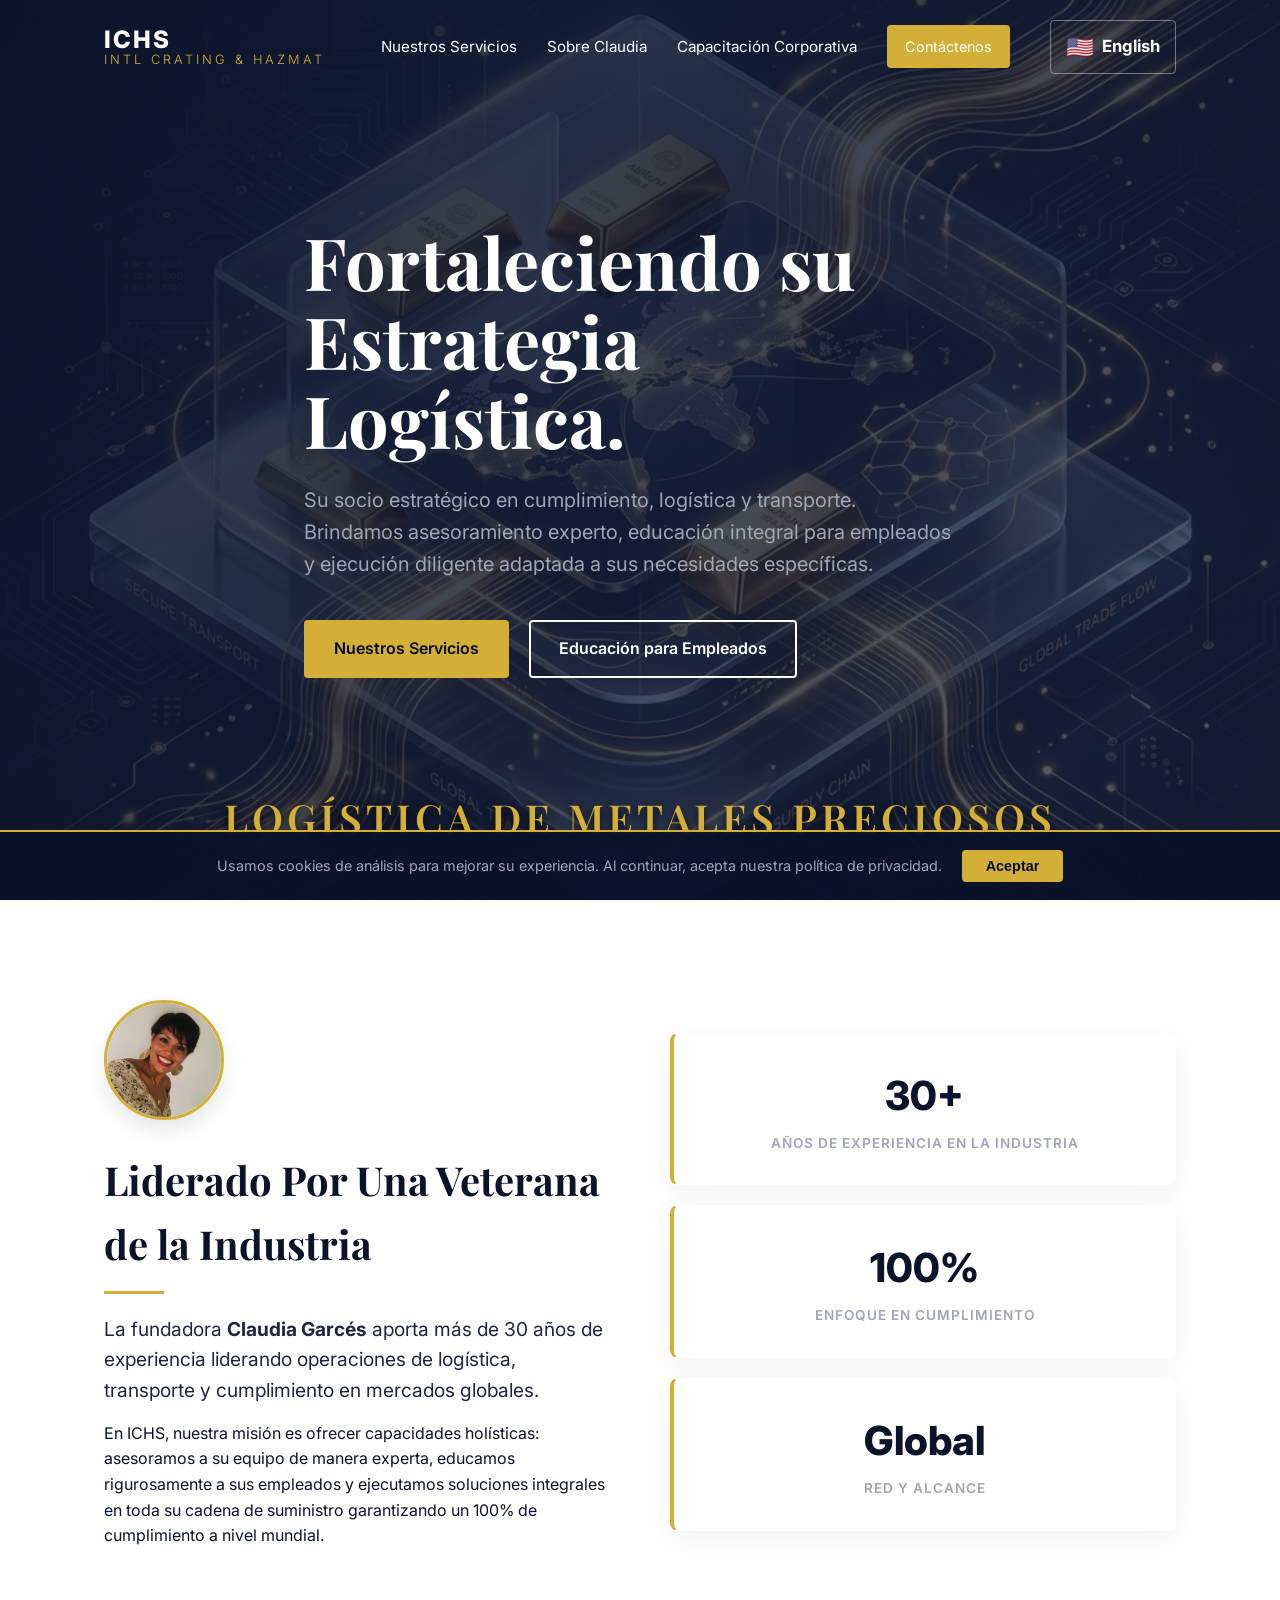
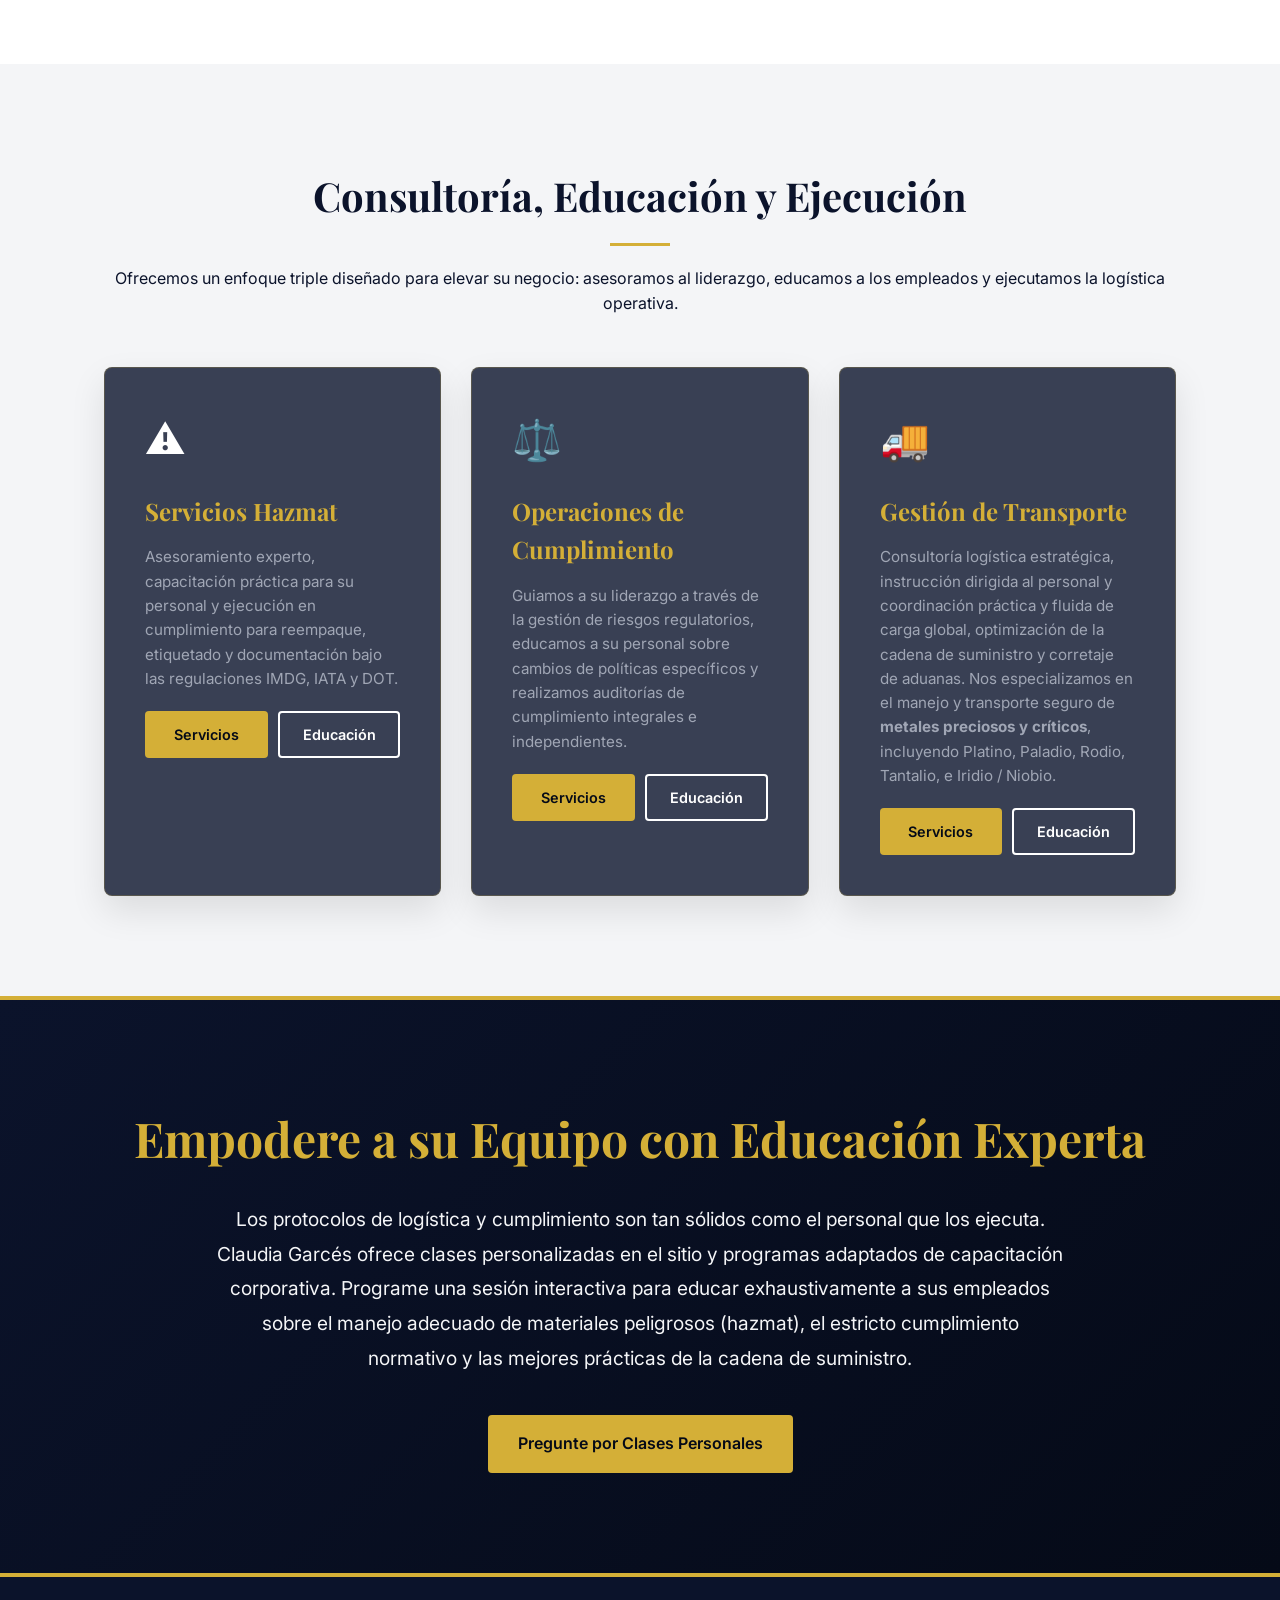
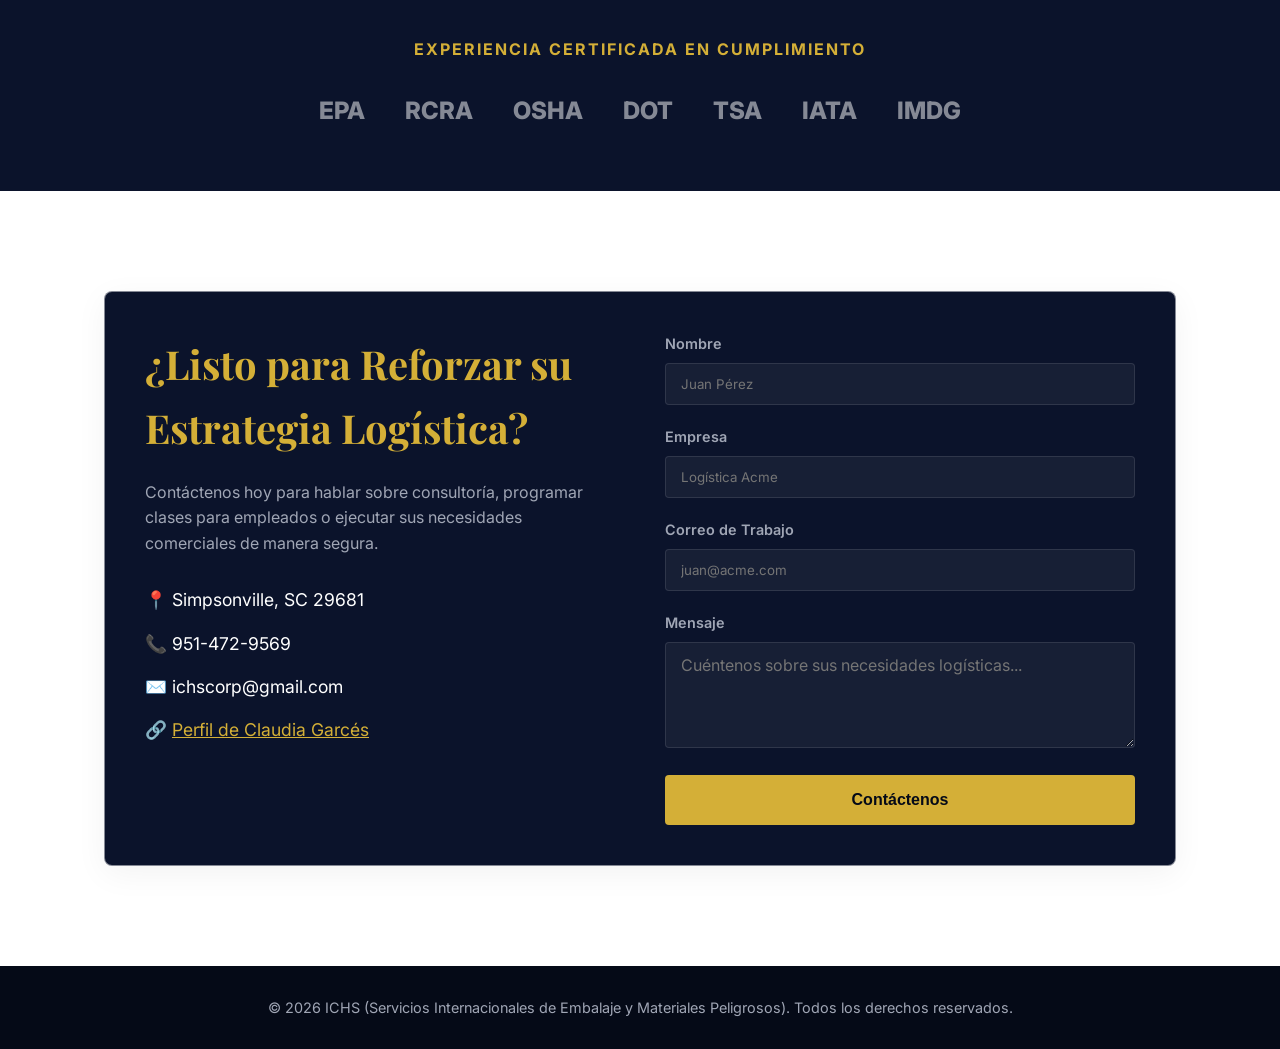
==== commit 614e13bd: "Add Google Search Console verification meta tag" ====
--- a/index_es.html
+++ b/index_es.html
@@ -21,6 +21,7 @@
     <meta property="og:url" content="https://www.ichscorp.com/index_es.html">
     <meta property="og:type" content="website">
     <link rel="canonical" href="https://www.ichscorp.com/index_es.html">
+    <meta name="google-site-verification" content="tmUonHaQi4tdf2Yy30h5sjle-Bp-O-qOe8jpxAbzEV8" />
     <link rel="alternate" hreflang="en" href="https://www.ichscorp.com/">
     <link rel="alternate" hreflang="es" href="https://www.ichscorp.com/index_es.html">
     <link rel="alternate" hreflang="x-default" href="https://www.ichscorp.com/">
@@ -181,7 +182,7 @@
                     </ul>
                 </div>
                 <div class="contact-form">
-                    <form id="contact-form" action="https://formspree.io/f/xpwzgkpb" method="POST">
+                    <form id="contact-form" action="https://formspree.io/f/mpqblrpv" method="POST">
                         <input type="hidden" name="_language" value="es">
                         <div class="form-group">
                             <label for="name">Nombre</label>
--- a/css/style.css
+++ b/css/style.css
@@ -214,7 +214,7 @@
 .hero {
     height: 100vh;
     min-height: 700px;
-    background-image: url('../assets/hero_bg.png');
+    background-image: url('../assets/hero_bg.webp');
     background-size: cover;
     background-position: center;
     background-attachment: fixed;
@@ -462,6 +462,53 @@
     resize: vertical;
 }
 
+/* WebP fallback */
+.no-webp .hero {
+    background-image: url('../assets/hero_bg.png');
+}
+
+/* Cookie consent banner */
+#cookie-banner {
+    position: fixed;
+    bottom: 0;
+    left: 0;
+    width: 100%;
+    background: rgba(11, 19, 43, 0.97);
+    color: var(--color-white);
+    display: flex;
+    align-items: center;
+    justify-content: center;
+    gap: 20px;
+    padding: 18px 5%;
+    z-index: 9999;
+    border-top: 2px solid var(--color-gold);
+    flex-wrap: wrap;
+    text-align: center;
+}
+
+#cookie-banner p {
+    margin: 0;
+    font-size: 0.9rem;
+    color: var(--color-gray-text);
+}
+
+#cookie-accept {
+    background: var(--color-gold);
+    color: var(--color-navy-dark);
+    border: none;
+    padding: 8px 24px;
+    border-radius: 4px;
+    font-weight: 600;
+    cursor: pointer;
+    font-size: 0.9rem;
+    transition: var(--transition);
+    white-space: nowrap;
+}
+
+#cookie-accept:hover {
+    background: var(--color-gold-hover);
+}
+
 /* Footer */
 .footer {
     background-color: var(--color-navy-dark);
